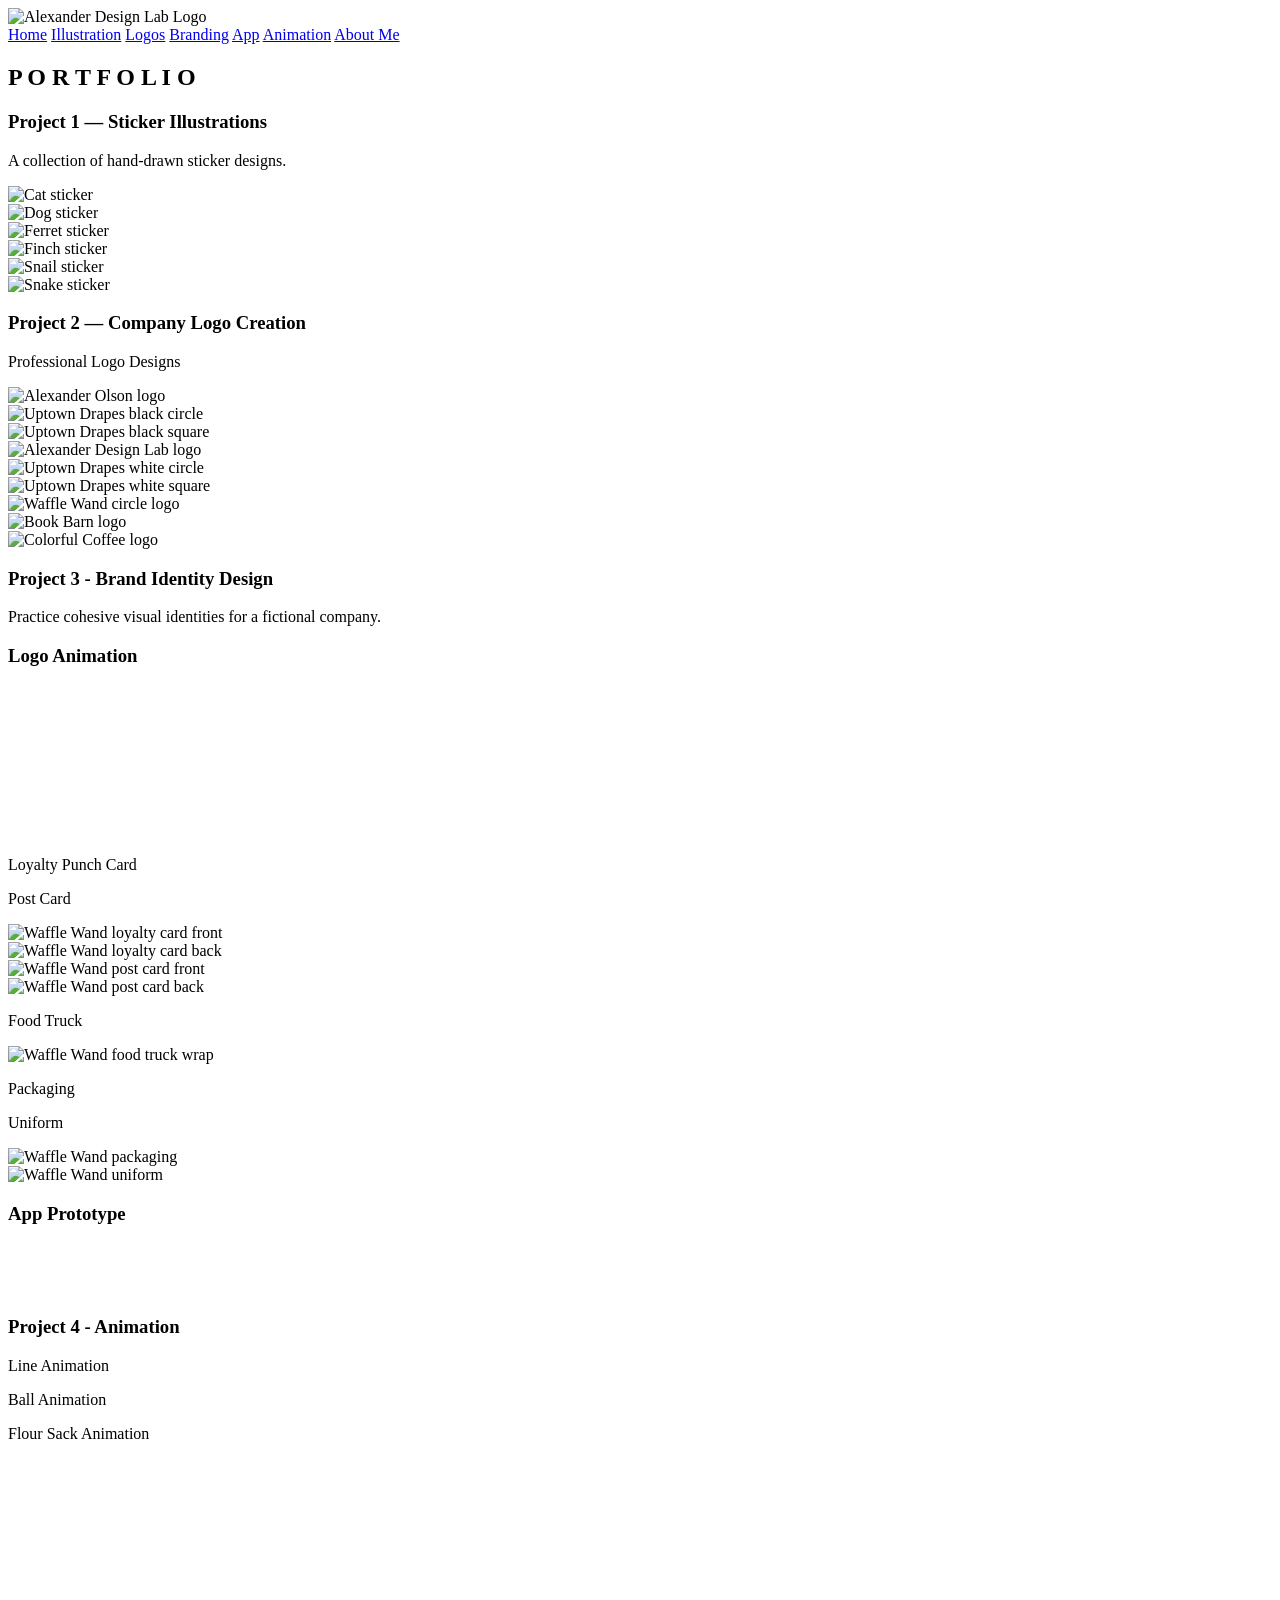
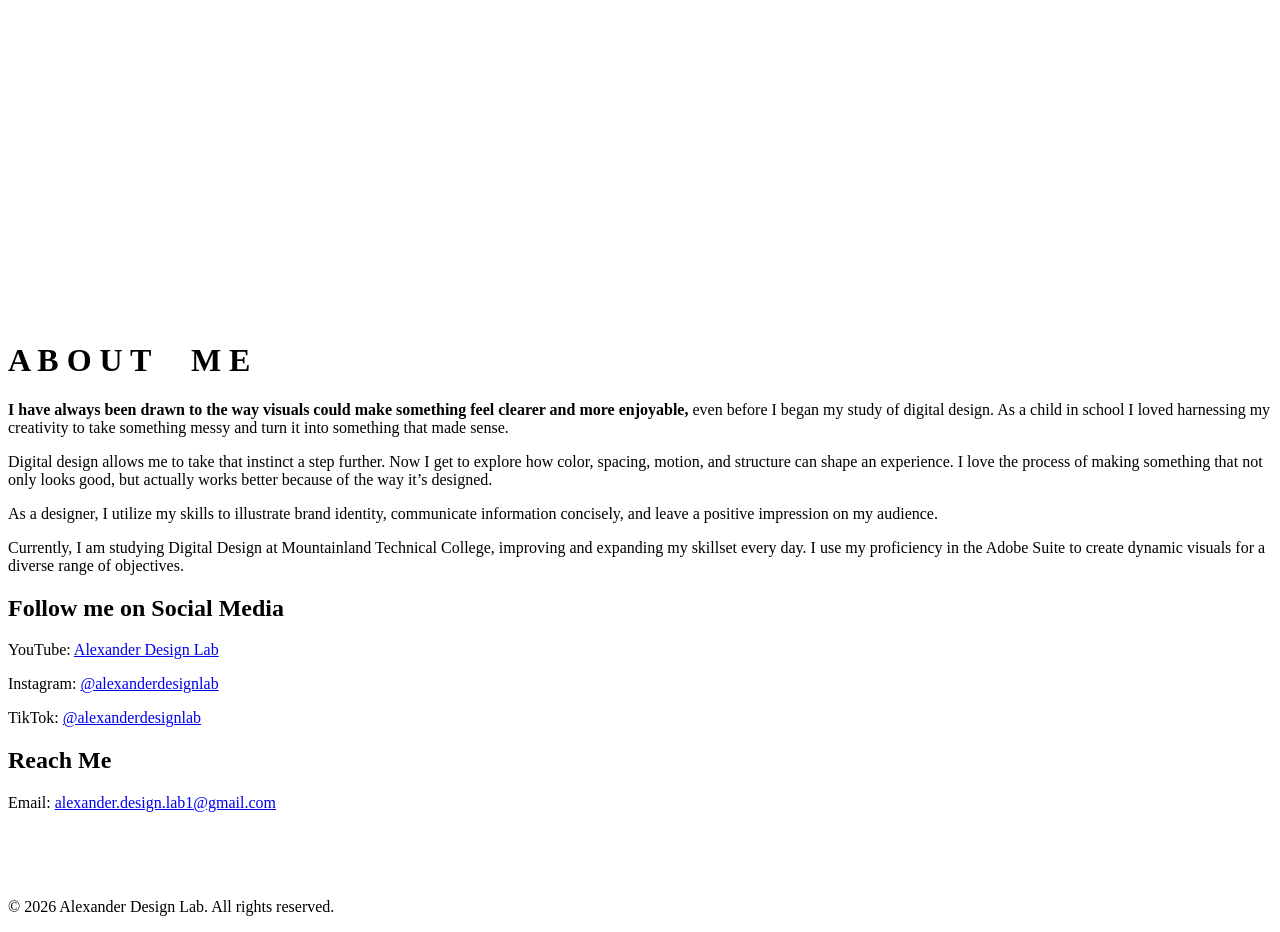
==== index.html @ 706d6489 "Add files via upload" ====
<!DOCTYPE html>
<html lang="en">
<script>
  document.addEventListener('contextmenu', event => event.preventDefault());
</script>
<head>
    <meta charset="UTF-8">
    <meta name="viewport" content="width=device-width, initial-scale=1.0">
    <title>Alexander Design Lab</title>
    <link rel="stylesheet" href="css/styles.css">
</head>

<script>
  document.addEventListener("contextmenu", function(e) {
    if (e.target.closest(".image-wrapper")) {
      e.preventDefault();
    }
  });

  document.addEventListener("touchstart", function(e) {
    if (e.target.closest(".image-wrapper")) {
      e.preventDefault();
    }
  }, { passive: false });
</script>

<body>

<header>
    <div class="site-branding">
        <!-- DO NOT PROTECT NAVIGATION IMAGES -->
        <img class="protected" src="images/businesses/alexander-design-lab/alexander-design-lab-logo.png" 
             alt="Alexander Design Lab Logo" width="500">
    </div>

<nav class="circle-nav">
  <div class="nav-circles">
        <a href="home-page.html" class="nav-circle home">Home</a>
        <a href="Illustrations.html" class="nav-circle illustration">Illustration</a>
        <a href="logo-designs.html" class="nav-circle logos">Logos</a>
        <a href="brand-identity.html" class="nav-circle branding">Branding</a>
        <a href="app-prototype.html" class="nav-circle app">App</a>
        <a href="animation.html" class="nav-circle animation">Animation</a>
        <a href="about-me.html" class="nav-circle about-me">About Me</a>
  </div>
</nav>

</header>

<main>

<!-- ============================================================
     PORTFOLIO
============================================================ -->
<section id="portfolio" class="section-with-border-1">

    <h1 class="text-effects">P O R T F O L I O</h1>


    <!-- ================= Sticker Illustrations ================= -->
    <article id="sticker-illustrations">
        <h3>Project 1 — Sticker Illustrations</h3>
        <p class="p-style-1">A collection of hand-drawn sticker designs.</p>

        <div class="media-grid--3col">

            <div class="image-wrapper hover-zoom">
                <img src="images/6-stickers/cat.png" alt="Cat sticker" class="protected-image">
                <div class="overlay"></div>
            </div>

            <div class="image-wrapper hover-zoom">
                <img src="images/6-stickers/dog.png" alt="Dog sticker" class="protected-image">
                <div class="overlay"></div>
            </div>

            <div class="image-wrapper hover-zoom">
                <img src="images/6-stickers/ferret.png" alt="Ferret sticker" class="protected-image">
                <div class="overlay"></div>
            </div>

            <div class="image-wrapper hover-zoom">
                <img src="images/6-stickers/finch.png" alt="Finch sticker" class="protected-image">
                <div class="overlay"></div>
            </div>

            <div class="image-wrapper hover-zoom">
                <img src="images/6-stickers/snail.png" alt="Snail sticker" class="protected-image">
                <div class="overlay"></div>
            </div>

            <div class="image-wrapper hover-zoom">
                <img src="images/6-stickers/snake.png" alt="Snake sticker" class="protected-image">
                <div class="overlay"></div>
            </div>

        </div>
    </article>


    <!-- ================= Logo Designs ================= -->
    <article id="logo-designs">
        <h3>Project 2 — Company Logo Creation</h3>
        <p class="p-style-1">Professional Logo Designs</p>

        <div class="media-grid--3col">

            <div class="image-wrapper hover-zoom">
                <img src="images/businesses/alexander-olson-logo/ao-logo.png" alt="Alexander Olson logo" class="protected-image">
                <div class="overlay"></div>
            </div>

            <div class="image-wrapper hover-zoom">
                <img src="images/businesses/uptown-drapes/uptown-drapes-final-black-circle-transparent.png" alt="Uptown Drapes black circle" class="protected-image">
                <div class="overlay"></div>
            </div>

            <div class="image-wrapper hover-zoom">
                <img src="images/businesses/uptown-drapes/uptown-drapes-black-square.png" alt="Uptown Drapes black square" class="protected-image">
                <div class="overlay"></div>
            </div>

            <div class="image-wrapper hover-zoom">
                <img src="images/businesses/alexander-design-lab/alexander-design-lab-logo.png" alt="Alexander Design Lab logo" class="protected-image">
                <div class="overlay"></div>
            </div>

            <div class="image-wrapper hover-zoom">
                <img src="images/businesses/uptown-drapes/uptown-drapes-final-white-circle.png" alt="Uptown Drapes white circle" class="protected-image">
                <div class="overlay"></div>
            </div>

            <div class="image-wrapper hover-zoom">
                <img src="images/businesses/uptown-drapes/uptown-drapes-white-square.png" alt="Uptown Drapes white square" class="protected-image">
                <div class="overlay"></div>
            </div>

            <div class="image-wrapper hover-zoom logo-xxl">
                <img src="images/businesses/waffle-wand/logos/final-waffle-wand-circle-logo.png" alt="Waffle Wand circle logo" class="protected-image">
                <div class="overlay"></div>
            </div>

            <div class="image-wrapper hover-zoom logo-xxl">
                <img src="images/businesses/book-barn/book-barn-logo.png" alt="Book Barn logo" class="protected-image">
                <div class="overlay"></div>
            </div>

            <div class="image-wrapper hover-zoom logo-xxl">
                <img src="images/businesses/colorful-coffee/colorful-coffee-logo.png" alt="Colorful Coffee logo" class="protected-image">
                <div class="overlay"></div>
            </div>

        </div>
    </article>

  <!-- ================= Brand Identity ================= -->
    <article id="brand-identity">
        <h3>Project 3 - Brand Identity Design</h3>
        <p class="p-style-1">Practice cohesive visual identities for a fictional company.</p>

        <div class="spacer"></div>

        <!-- Logo Animation -->
        <h3>Logo Animation</h3>
        <div class="centered-block">
            <video class="logo-anim-1" autoplay muted loop>
                <source src="images/Businesses/waffle-wand/logos/logo-animation-white-background.mp4" type="video/mp4">
            </video>
        </div>

        <!-- Loyalty + Postcard -->
        <div class="label-row--2col">
            <p class="p-style-5">Loyalty Punch Card</p>
            <p class="p-style-6">Post Card</p>
        </div>

        <div class="media-grid--4col">

            <div class="image-wrapper hover-zoom">
                <img src="images/businesses/waffle-wand/brand-dentity/waffle-wand-loyalty-card-front.png" alt="Waffle Wand loyalty card front" class="protected-image">
                <div class="overlay"></div>
            </div>

            <div class="image-wrapper hover-zoom">
                <img src="images/businesses/waffle-wand/brand-dentity/waffle-wand-loyalty-card-back.png" alt="Waffle Wand loyalty card back" class="protected-image">
                <div class="overlay"></div>
            </div>

            <div class="image-wrapper hover-zoom">
                <img src="images/businesses/waffle-wand/brand-dentity/waffle-wand-post-card-front.png" alt="Waffle Wand post card front" class="protected-image">
                <div class="overlay"></div>
            </div>

            <div class="image-wrapper hover-zoom">
                <img src="images/businesses/waffle-wand/brand-dentity/waffle-wand-post-card-back.png" alt="Waffle Wand post card back" class="protected-image">
                <div class="overlay"></div>
            </div>

        </div>

        <!-- Food Truck -->
        <div class="centered-block">
            <p class="p-style-5">Food Truck</p>
        </div>

        <div class="centered-block">
            <div class="image-wrapper hover-zoom">
                <img src="images/businesses/waffle-wand/brand-dentity/food-truck-wrap.png" 
                     alt="Waffle Wand food truck wrap" class="protected-image logo-anim-1">
                <div class="overlay"></div>
            </div>
        </div>

        <div class="spacer"></div>

        <!-- Packaging + Uniform -->
        <div class="label-row--2col">
            <p class="p-style-5">Packaging</p>
            <p class="p-style-6">Uniform</p>
        </div>

        <div class="media-grid--2col">

            <div class="image-wrapper hover-zoom">
                <img src="images/businesses/waffle-wand/brand-dentity/waffle-wand-packaging.png" 
                     alt="Waffle Wand packaging" class="protected-image">
                <div class="overlay"></div>
            </div>

            <div class="image-wrapper hover-zoom">
                <img src="images/businesses/waffle-wand/brand-dentity/waffle-wand-uniform.png" 
                     alt="Waffle Wand uniform" class="protected-image">
                <div class="overlay"></div>
            </div>

        </div>

        <!-- App Prototype -->
        <div class="centered-block">
            <h3>App Prototype</h3>
        </div>

        <div class="swipe-gallery">

            <div class="swipe-item">
                <div class="image-wrapper hover-zoom">
                    <img src="img1.jpg" alt="" class="protected-image">
                    <div class="overlay"></div>
                </div>
            </div>

            <div class="swipe-item">
                <div class="image-wrapper hover-zoom">
                    <img src="img2.jpg" alt="" class="protected-image">
                    <div class="overlay"></div>
                </div>
            </div>

            <div class="swipe-item">
                <div class="image-wrapper hover-zoom">
                    <img src="img3.jpg" alt="" class="protected-image">
                    <div class="overlay"></div>
                </div>
            </div>

        </div>
    </article>

 <!-- ================= Animation ================= -->
    <article id="animation">
        <div class="centered-block">
            <h3>Project 4 - Animation</h3>
        </div>

        <div class="spacer"></div>

        <!-- Labels -->
        <div class="label-row--3col">
            <p class="p-style-2">Line Animation</p>
            <p class="p-style-1">Ball Animation</p>
            <p class="p-style-4">Flour Sack Animation</p>
        </div>

        <!-- Videos (DO NOT WRAP) -->
        <div class="video-row">
            <div class="video-landscape">
                <video src="images/animation/line-animation.mp4" autoplay loop muted class="raise"></video>
            </div>

            <div class="video-landscape">
                <video src="images/animation/ball-animation.mp4" autoplay loop muted class="lower"></video>
            </div>

            <div class="video-floursack">
                <video src="images/animation/alexander-flour-sack-animation.mp4" autoplay loop muted></video>
            </div>
        </div>
    </article>

</section>

<!-- ============================================================
     ABOUT ME
============================================================ -->
<h1 id="about-me" class="text-effects">A B O U T   M E</h1>


<div class="two-column">

    <!-- About -->
    <section id="about" class="section-with-border-3">
        <div class="about-text">
            <p class="p-style-2"><strong>I have always been drawn to the way visuals could make something feel clearer and more enjoyable,</strong> even before I began my study of digital design. As a child in school I loved harnessing my creativity to take something messy and turn it into something that made sense.</p>

            <p class="p-style-2">Digital design allows me to take that instinct a step further. Now I get to explore how color, spacing, motion, and structure can shape an experience. I love the process of making something that not only looks good, but actually works better because of the way it’s designed.</p>

            <p class="p-style-2">As a designer, I utilize my skills to illustrate brand identity, communicate information concisely, and leave a positive impression on my audience.</p>

            <p class="p-style-2">Currently, I am studying Digital Design at Mountainland Technical College, improving and expanding my skillset every day. I use my proficiency in the Adobe Suite to create dynamic visuals for a diverse range of objectives.</p>
        </div>
    </section>

    <!-- Find Me -->
    <div class="right-column">
        <section id="find-me" class="section-with-border-2">
            <h2>Follow me on Social Media</h2>
            <p class="p-style-2">YouTube: <a href="https://www.youtube.com/@alexanderdesignlab">Alexander Design Lab</a></p>
            <p class="p-style-2">Instagram: <a href="https://www.instagram.com/alexanderdesignlab/">@alexanderdesignlab</a></p>
            <p class="p-style-2">TikTok: <a href="https://www.tiktok.com/@alexanderdesignlab">@alexanderdesignlab</a></p>

            <h2>Reach Me</h2>
            <p class="p-style-2">Email: <a href="mailto:alexander.design.lab1@gmail.com">alexander.design.lab1@gmail.com</a></p>
        </section>

        <div class="media-grid--mini">

            <div class="image-wrapper hover-zoom">
                <img src="img1.jpg" alt="" class="protected-image">
                <div class="overlay"></div>
            </div>

            <div class="image-wrapper hover-zoom">
                <img src="img2.jpg" alt="" class="protected-image">
                <div class="overlay"></div>
            </div>

            <div class="image-wrapper hover-zoom">
                <img src="img3.jpg" alt="" class="protected-image">
                <div class="overlay"></div>
            </div>

        </div>
    </div>

</div>

</main>


<footer>
    <p class="p-style-3">&copy; 2026 Alexander Design Lab. All rights reserved.</p>
</footer>

</body>
</html>
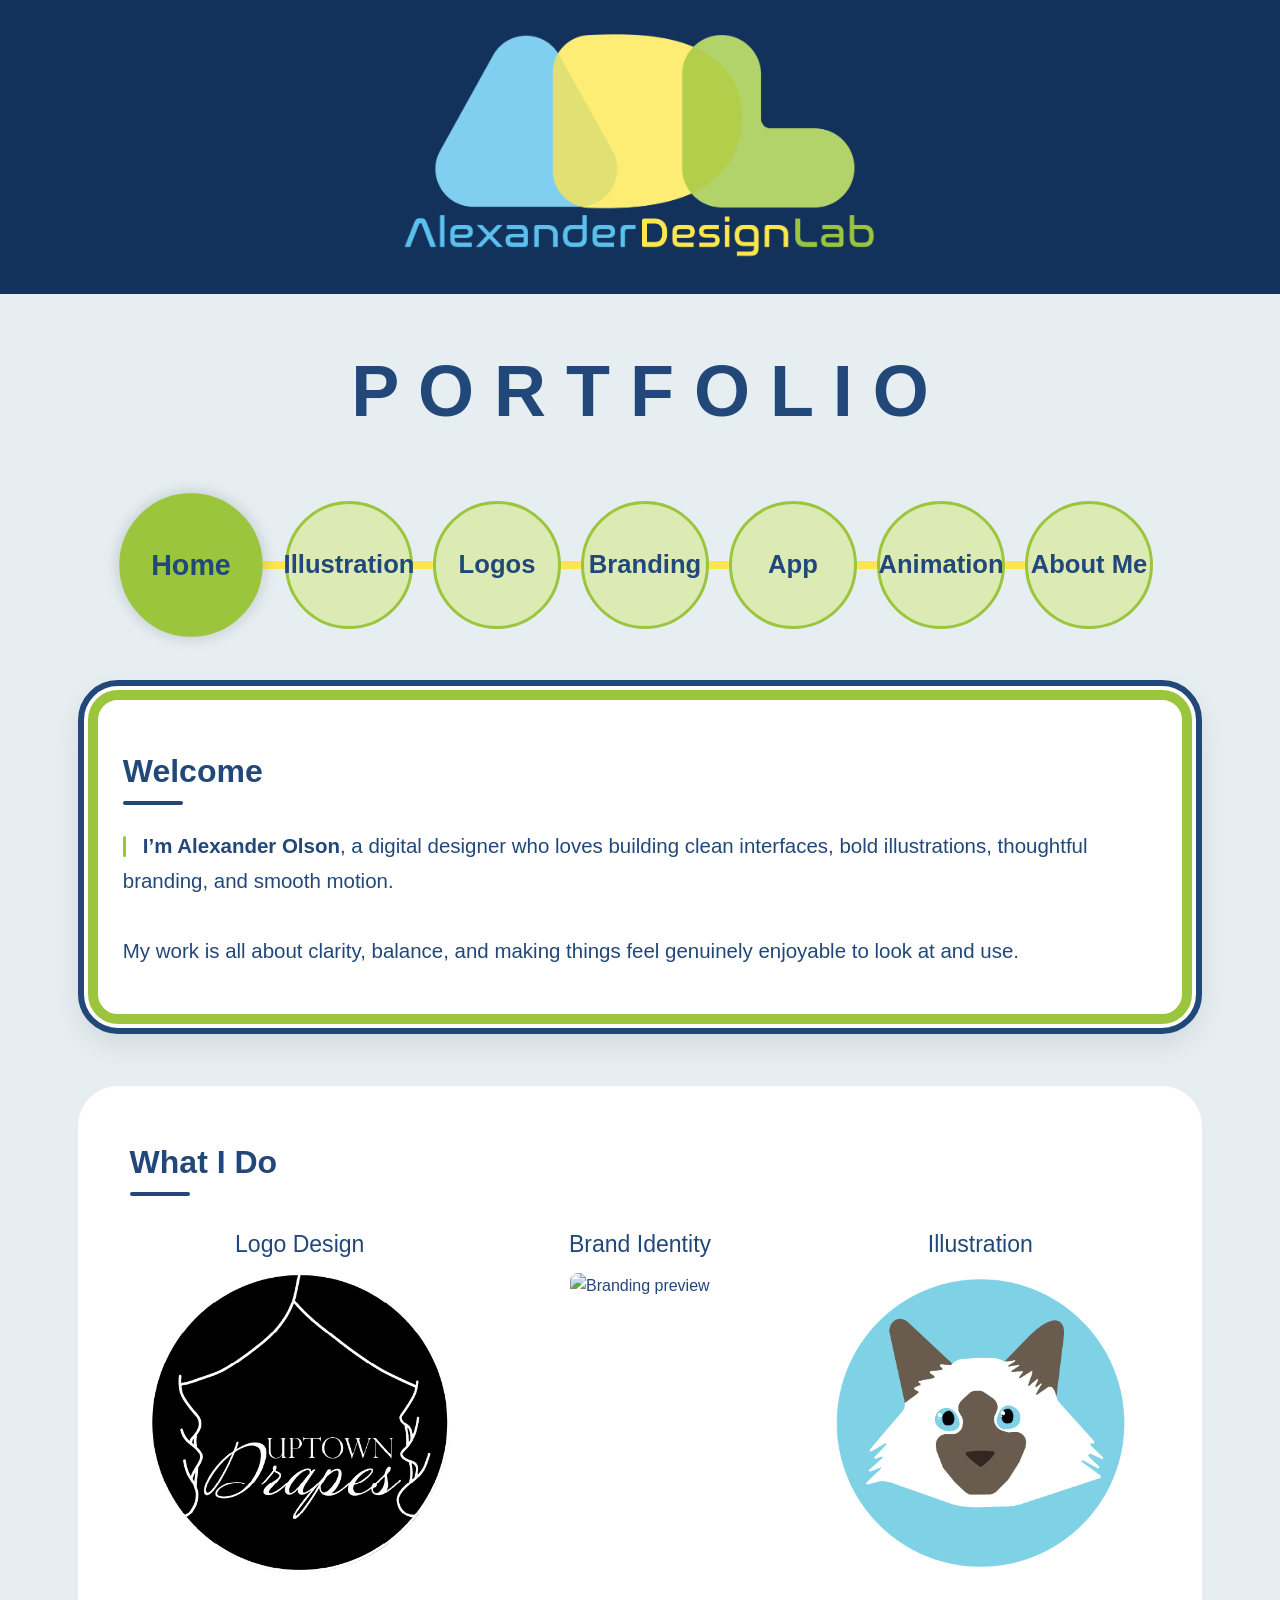
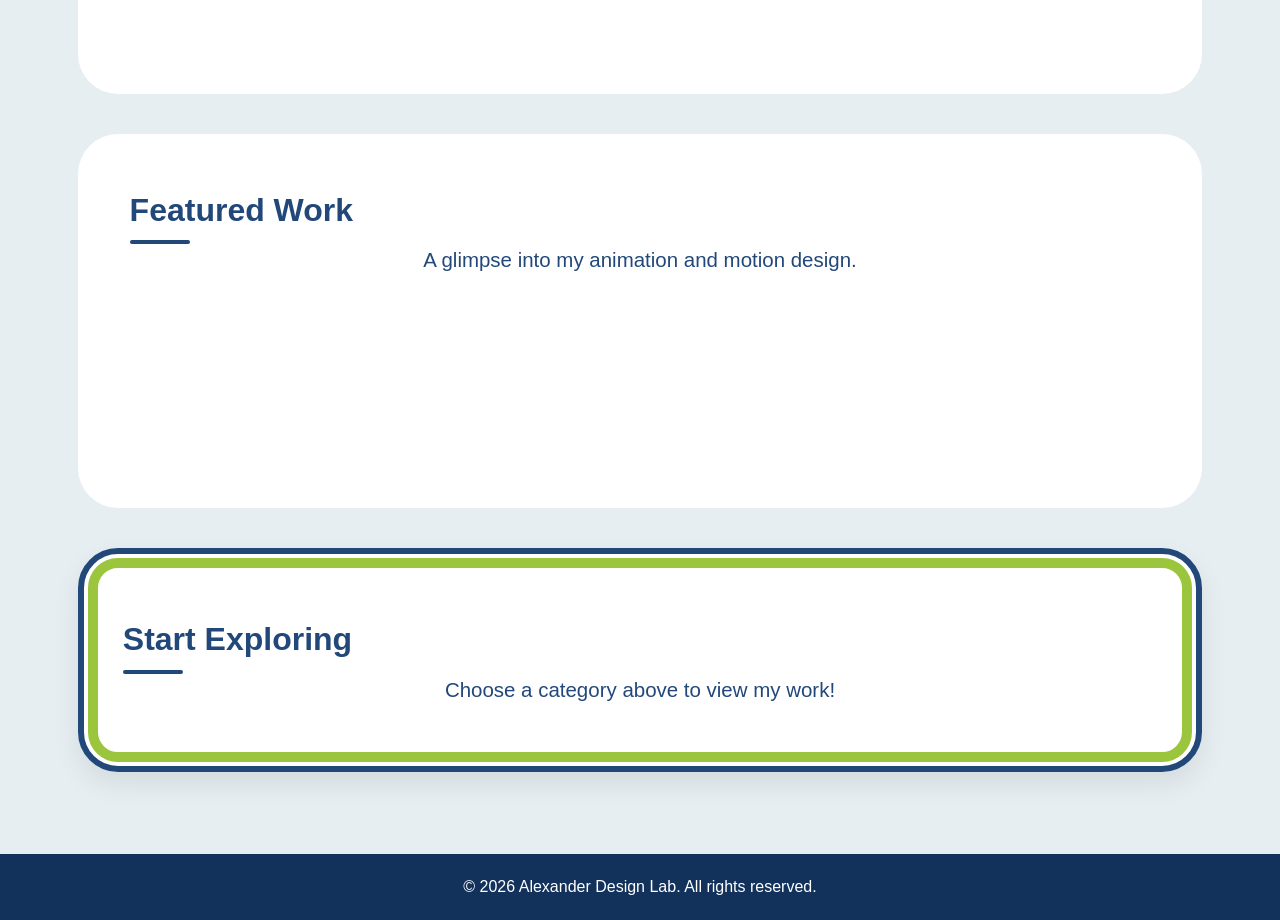
==== commit 7ca7c5fb: "Update nav links across all pages" ====
--- a/index.html
+++ b/index.html
@@ -1,15 +1,119 @@
 <!DOCTYPE html>
 <html lang="en">
-<script>
-  document.addEventListener('contextmenu', event => event.preventDefault());
-</script>
 <head>
-    <meta charset="UTF-8">
-    <meta name="viewport" content="width=device-width, initial-scale=1.0">
-    <title>Alexander Design Lab</title>
-    <link rel="stylesheet" href="css/styles.css">
+  <meta charset="UTF-8">
+  <title>Alexander Design Lab</title>
+  <link rel="stylesheet" href="css/base.css">
+  <link rel="stylesheet" href="css/components.css">
+  <link rel="stylesheet" href="css/pages.css">
 </head>
 
+<body class="page-home">
+
+<header>
+  <div class="site-branding">
+    <img src="images/businesses/alexander-design-lab/alexander-design-lab-logo.png" 
+         alt="Alexander Design Lab Logo" width="500">
+  </div>
+</header>
+
+<main>
+
+  <h1 class="text-effects portfolio-title">P O R T F O L I O</h1>
+
+  <nav class="circle-nav">
+    <div class="nav-circles">
+        <a href="index.html" class="nav-circle home">Home</a>
+        <a href="illustrations.html" class="nav-circle illustration">Illustration</a>
+        <a href="logo-designs.html" class="nav-circle logos">Logos</a>
+        <a href="brand-identity.html" class="nav-circle branding">Branding</a>
+        <a href="temporary-app-page.html" class="nav-circle app">App</a>
+        <a href="animation.html" class="nav-circle animation">Animation</a>
+        <a href="about-me.html" class="nav-circle about-me">About Me</a>
+    </div>
+  </nav>
+
+<!-- INTRO SECTION -->
+<section class="section-with-border-1 home-intro">
+  <h2>Welcome</h2>
+<p class="home-intro-text about-first-line">
+  <span class="first-line-bold"><strong>I’m Alexander Olson</strong>, a digital designer who loves building clean interfaces, bold illustrations, thoughtful branding, and smooth motion.</span>
+  <br class="intro-break">
+  <br class="intro-break">  
+  My work is all about clarity, balance, and making things feel genuinely enjoyable to look at and use.
+</p>
+
+</section>
+
+<!-- WHAT I DO -->
+<section class="section-with-border-2 home-what-i-do">
+  <h2>What I Do</h2>
+
+<div class="media-grid--3col">
+
+  <!-- 1. LOGO DESIGN -->
+  <div class="media-item">
+    <p class="media-caption">Logo Design</p>
+    <div class="image-wrapper hover-zoom">
+      <img src="images/businesses/uptown-drapes/uptown-drapes-final-black-circle-transparent.png" 
+           alt="Uptown Drapes black circle logo" class="protected-image">
+      <div class="watermark"></div>
+      <div class="overlay"></div>
+    </div>
+  </div>
+
+  <!-- 2. BRAND IDENTITY -->
+  <div class="media-item">
+    <p class="media-caption">Brand Identity</p>
+    <div class="image-wrapper hover-zoom">
+      <img src="images/businesses/waffle-wand/brand-identity/waffle-wand-packaging.png" 
+           alt="Branding preview" class="protected-image">
+      <div class="watermark"></div>
+      <div class="overlay"></div>
+    </div>
+  </div>
+
+  <!-- 3. ILLUSTRATION -->
+  <div class="media-item">
+    <p class="media-caption">Illustration</p>
+    <div class="image-wrapper hover-zoom">
+      <img src="images/6-stickers/cat.png" alt="Illustration preview" class="protected-image">
+      <div class="watermark"></div>
+      <div class="overlay"></div>
+    </div>
+  </div>
+
+</div>
+
+</section>
+
+<!-- FEATURED WORK -->
+<section class="section-with-border-3 home-featured">
+  <h2>Featured Work</h2>
+  <p class="p-style-1">A glimpse into my animation and motion design.</p>
+
+  <div class="centered-block image-wrapper">
+    <video class="featured-flour-sack" autoplay muted loop>
+      <source src="images/animation/flour-sack-animation.mp4" type="video/mp4">
+    </video>
+    <div class="watermark"></div>
+    <div class="overlay"></div>
+  </div>
+</section>
+
+  <!-- EXPLORE -->
+  <section class="section-with-border-1 home-explore">
+    <h2>Start Exploring</h2>
+    <p class="p-style-1">Choose a category above to view my work!</p>
+  </section>
+
+</main>
+
+<footer>
+  <p class="p-style-3">&copy; 2026 Alexander Design Lab. All rights reserved.</p>
+</footer>
+
+<!-- IMAGE PROTECTION SCRIPTS -->
 <script>
   document.addEventListener("contextmenu", function(e) {
     if (e.target.closest(".image-wrapper")) {
@@ -24,342 +128,5 @@
   }, { passive: false });
 </script>
 
-<body>
-
-<header>
-    <div class="site-branding">
-        <!-- DO NOT PROTECT NAVIGATION IMAGES -->
-        <img class="protected" src="images/businesses/alexander-design-lab/alexander-design-lab-logo.png" 
-             alt="Alexander Design Lab Logo" width="500">
-    </div>
-
-<nav class="circle-nav">
-  <div class="nav-circles">
-        <a href="home-page.html" class="nav-circle home">Home</a>
-        <a href="Illustrations.html" class="nav-circle illustration">Illustration</a>
-        <a href="logo-designs.html" class="nav-circle logos">Logos</a>
-        <a href="brand-identity.html" class="nav-circle branding">Branding</a>
-        <a href="app-prototype.html" class="nav-circle app">App</a>
-        <a href="animation.html" class="nav-circle animation">Animation</a>
-        <a href="about-me.html" class="nav-circle about-me">About Me</a>
-  </div>
-</nav>
-
-</header>
-
-<main>
-
-<!-- ============================================================
-     PORTFOLIO
-============================================================ -->
-<section id="portfolio" class="section-with-border-1">
-
-    <h1 class="text-effects">P O R T F O L I O</h1>
-
-
-    <!-- ================= Sticker Illustrations ================= -->
-    <article id="sticker-illustrations">
-        <h3>Project 1 — Sticker Illustrations</h3>
-        <p class="p-style-1">A collection of hand-drawn sticker designs.</p>
-
-        <div class="media-grid--3col">
-
-            <div class="image-wrapper hover-zoom">
-                <img src="images/6-stickers/cat.png" alt="Cat sticker" class="protected-image">
-                <div class="overlay"></div>
-            </div>
-
-            <div class="image-wrapper hover-zoom">
-                <img src="images/6-stickers/dog.png" alt="Dog sticker" class="protected-image">
-                <div class="overlay"></div>
-            </div>
-
-            <div class="image-wrapper hover-zoom">
-                <img src="images/6-stickers/ferret.png" alt="Ferret sticker" class="protected-image">
-                <div class="overlay"></div>
-            </div>
-
-            <div class="image-wrapper hover-zoom">
-                <img src="images/6-stickers/finch.png" alt="Finch sticker" class="protected-image">
-                <div class="overlay"></div>
-            </div>
-
-            <div class="image-wrapper hover-zoom">
-                <img src="images/6-stickers/snail.png" alt="Snail sticker" class="protected-image">
-                <div class="overlay"></div>
-            </div>
-
-            <div class="image-wrapper hover-zoom">
-                <img src="images/6-stickers/snake.png" alt="Snake sticker" class="protected-image">
-                <div class="overlay"></div>
-            </div>
-
-        </div>
-    </article>
-
-
-    <!-- ================= Logo Designs ================= -->
-    <article id="logo-designs">
-        <h3>Project 2 — Company Logo Creation</h3>
-        <p class="p-style-1">Professional Logo Designs</p>
-
-        <div class="media-grid--3col">
-
-            <div class="image-wrapper hover-zoom">
-                <img src="images/businesses/alexander-olson-logo/ao-logo.png" alt="Alexander Olson logo" class="protected-image">
-                <div class="overlay"></div>
-            </div>
-
-            <div class="image-wrapper hover-zoom">
-                <img src="images/businesses/uptown-drapes/uptown-drapes-final-black-circle-transparent.png" alt="Uptown Drapes black circle" class="protected-image">
-                <div class="overlay"></div>
-            </div>
-
-            <div class="image-wrapper hover-zoom">
-                <img src="images/businesses/uptown-drapes/uptown-drapes-black-square.png" alt="Uptown Drapes black square" class="protected-image">
-                <div class="overlay"></div>
-            </div>
-
-            <div class="image-wrapper hover-zoom">
-                <img src="images/businesses/alexander-design-lab/alexander-design-lab-logo.png" alt="Alexander Design Lab logo" class="protected-image">
-                <div class="overlay"></div>
-            </div>
-
-            <div class="image-wrapper hover-zoom">
-                <img src="images/businesses/uptown-drapes/uptown-drapes-final-white-circle.png" alt="Uptown Drapes white circle" class="protected-image">
-                <div class="overlay"></div>
-            </div>
-
-            <div class="image-wrapper hover-zoom">
-                <img src="images/businesses/uptown-drapes/uptown-drapes-white-square.png" alt="Uptown Drapes white square" class="protected-image">
-                <div class="overlay"></div>
-            </div>
-
-            <div class="image-wrapper hover-zoom logo-xxl">
-                <img src="images/businesses/waffle-wand/logos/final-waffle-wand-circle-logo.png" alt="Waffle Wand circle logo" class="protected-image">
-                <div class="overlay"></div>
-            </div>
-
-            <div class="image-wrapper hover-zoom logo-xxl">
-                <img src="images/businesses/book-barn/book-barn-logo.png" alt="Book Barn logo" class="protected-image">
-                <div class="overlay"></div>
-            </div>
-
-            <div class="image-wrapper hover-zoom logo-xxl">
-                <img src="images/businesses/colorful-coffee/colorful-coffee-logo.png" alt="Colorful Coffee logo" class="protected-image">
-                <div class="overlay"></div>
-            </div>
-
-        </div>
-    </article>
-
-  <!-- ================= Brand Identity ================= -->
-    <article id="brand-identity">
-        <h3>Project 3 - Brand Identity Design</h3>
-        <p class="p-style-1">Practice cohesive visual identities for a fictional company.</p>
-
-        <div class="spacer"></div>
-
-        <!-- Logo Animation -->
-        <h3>Logo Animation</h3>
-        <div class="centered-block">
-            <video class="logo-anim-1" autoplay muted loop>
-                <source src="images/Businesses/waffle-wand/logos/logo-animation-white-background.mp4" type="video/mp4">
-            </video>
-        </div>
-
-        <!-- Loyalty + Postcard -->
-        <div class="label-row--2col">
-            <p class="p-style-5">Loyalty Punch Card</p>
-            <p class="p-style-6">Post Card</p>
-        </div>
-
-        <div class="media-grid--4col">
-
-            <div class="image-wrapper hover-zoom">
-                <img src="images/businesses/waffle-wand/brand-dentity/waffle-wand-loyalty-card-front.png" alt="Waffle Wand loyalty card front" class="protected-image">
-                <div class="overlay"></div>
-            </div>
-
-            <div class="image-wrapper hover-zoom">
-                <img src="images/businesses/waffle-wand/brand-dentity/waffle-wand-loyalty-card-back.png" alt="Waffle Wand loyalty card back" class="protected-image">
-                <div class="overlay"></div>
-            </div>
-
-            <div class="image-wrapper hover-zoom">
-                <img src="images/businesses/waffle-wand/brand-dentity/waffle-wand-post-card-front.png" alt="Waffle Wand post card front" class="protected-image">
-                <div class="overlay"></div>
-            </div>
-
-            <div class="image-wrapper hover-zoom">
-                <img src="images/businesses/waffle-wand/brand-dentity/waffle-wand-post-card-back.png" alt="Waffle Wand post card back" class="protected-image">
-                <div class="overlay"></div>
-            </div>
-
-        </div>
-
-        <!-- Food Truck -->
-        <div class="centered-block">
-            <p class="p-style-5">Food Truck</p>
-        </div>
-
-        <div class="centered-block">
-            <div class="image-wrapper hover-zoom">
-                <img src="images/businesses/waffle-wand/brand-dentity/food-truck-wrap.png" 
-                     alt="Waffle Wand food truck wrap" class="protected-image logo-anim-1">
-                <div class="overlay"></div>
-            </div>
-        </div>
-
-        <div class="spacer"></div>
-
-        <!-- Packaging + Uniform -->
-        <div class="label-row--2col">
-            <p class="p-style-5">Packaging</p>
-            <p class="p-style-6">Uniform</p>
-        </div>
-
-        <div class="media-grid--2col">
-
-            <div class="image-wrapper hover-zoom">
-                <img src="images/businesses/waffle-wand/brand-dentity/waffle-wand-packaging.png" 
-                     alt="Waffle Wand packaging" class="protected-image">
-                <div class="overlay"></div>
-            </div>
-
-            <div class="image-wrapper hover-zoom">
-                <img src="images/businesses/waffle-wand/brand-dentity/waffle-wand-uniform.png" 
-                     alt="Waffle Wand uniform" class="protected-image">
-                <div class="overlay"></div>
-            </div>
-
-        </div>
-
-        <!-- App Prototype -->
-        <div class="centered-block">
-            <h3>App Prototype</h3>
-        </div>
-
-        <div class="swipe-gallery">
-
-            <div class="swipe-item">
-                <div class="image-wrapper hover-zoom">
-                    <img src="img1.jpg" alt="" class="protected-image">
-                    <div class="overlay"></div>
-                </div>
-            </div>
-
-            <div class="swipe-item">
-                <div class="image-wrapper hover-zoom">
-                    <img src="img2.jpg" alt="" class="protected-image">
-                    <div class="overlay"></div>
-                </div>
-            </div>
-
-            <div class="swipe-item">
-                <div class="image-wrapper hover-zoom">
-                    <img src="img3.jpg" alt="" class="protected-image">
-                    <div class="overlay"></div>
-                </div>
-            </div>
-
-        </div>
-    </article>
-
- <!-- ================= Animation ================= -->
-    <article id="animation">
-        <div class="centered-block">
-            <h3>Project 4 - Animation</h3>
-        </div>
-
-        <div class="spacer"></div>
-
-        <!-- Labels -->
-        <div class="label-row--3col">
-            <p class="p-style-2">Line Animation</p>
-            <p class="p-style-1">Ball Animation</p>
-            <p class="p-style-4">Flour Sack Animation</p>
-        </div>
-
-        <!-- Videos (DO NOT WRAP) -->
-        <div class="video-row">
-            <div class="video-landscape">
-                <video src="images/animation/line-animation.mp4" autoplay loop muted class="raise"></video>
-            </div>
-
-            <div class="video-landscape">
-                <video src="images/animation/ball-animation.mp4" autoplay loop muted class="lower"></video>
-            </div>
-
-            <div class="video-floursack">
-                <video src="images/animation/alexander-flour-sack-animation.mp4" autoplay loop muted></video>
-            </div>
-        </div>
-    </article>
-
-</section>
-
-<!-- ============================================================
-     ABOUT ME
-============================================================ -->
-<h1 id="about-me" class="text-effects">A B O U T   M E</h1>
-
-
-<div class="two-column">
-
-    <!-- About -->
-    <section id="about" class="section-with-border-3">
-        <div class="about-text">
-            <p class="p-style-2"><strong>I have always been drawn to the way visuals could make something feel clearer and more enjoyable,</strong> even before I began my study of digital design. As a child in school I loved harnessing my creativity to take something messy and turn it into something that made sense.</p>
-
-            <p class="p-style-2">Digital design allows me to take that instinct a step further. Now I get to explore how color, spacing, motion, and structure can shape an experience. I love the process of making something that not only looks good, but actually works better because of the way it’s designed.</p>
-
-            <p class="p-style-2">As a designer, I utilize my skills to illustrate brand identity, communicate information concisely, and leave a positive impression on my audience.</p>
-
-            <p class="p-style-2">Currently, I am studying Digital Design at Mountainland Technical College, improving and expanding my skillset every day. I use my proficiency in the Adobe Suite to create dynamic visuals for a diverse range of objectives.</p>
-        </div>
-    </section>
-
-    <!-- Find Me -->
-    <div class="right-column">
-        <section id="find-me" class="section-with-border-2">
-            <h2>Follow me on Social Media</h2>
-            <p class="p-style-2">YouTube: <a href="https://www.youtube.com/@alexanderdesignlab">Alexander Design Lab</a></p>
-            <p class="p-style-2">Instagram: <a href="https://www.instagram.com/alexanderdesignlab/">@alexanderdesignlab</a></p>
-            <p class="p-style-2">TikTok: <a href="https://www.tiktok.com/@alexanderdesignlab">@alexanderdesignlab</a></p>
-
-            <h2>Reach Me</h2>
-            <p class="p-style-2">Email: <a href="mailto:alexander.design.lab1@gmail.com">alexander.design.lab1@gmail.com</a></p>
-        </section>
-
-        <div class="media-grid--mini">
-
-            <div class="image-wrapper hover-zoom">
-                <img src="img1.jpg" alt="" class="protected-image">
-                <div class="overlay"></div>
-            </div>
-
-            <div class="image-wrapper hover-zoom">
-                <img src="img2.jpg" alt="" class="protected-image">
-                <div class="overlay"></div>
-            </div>
-
-            <div class="image-wrapper hover-zoom">
-                <img src="img3.jpg" alt="" class="protected-image">
-                <div class="overlay"></div>
-            </div>
-
-        </div>
-    </div>
-
-</div>
-
-</main>
-
-
-<footer>
-    <p class="p-style-3">&copy; 2026 Alexander Design Lab. All rights reserved.</p>
-</footer>
-
 </body>
 </html>
--- a/css/base.css
+++ b/css/base.css
@@ -0,0 +1,201 @@
+/* ============================================================
+   RESET
+============================================================ */
+* {
+  margin: 0;
+  padding: 0;
+  box-sizing: border-box;
+}
+
+/* ============================================================
+   VARIABLES
+============================================================ */
+:root {
+  --dark-blue: #22487A;
+  --accent-yellow: #FDE74C;
+  --accent-lime: #9BC53D;
+
+  --page-bg: #e6eef2;
+  --text-main: #22487A;
+  --header-bg: #12325c;
+}
+
+/* ============================================================
+   BASE LAYOUT
+============================================================ */
+html {
+  overflow-y: scroll;
+}
+
+html,
+body {
+  height: 100%;
+}
+
+body {
+  font-family: Arial, sans-serif;
+  background: var(--page-bg);
+  color: var(--text-main);
+  line-height: 1.6;
+
+  min-height: 100vh;
+  display: flex;
+  flex-direction: column;
+}
+
+main,
+footer {
+  max-width: 1536px;
+  margin: 0 auto;
+  padding-inline: clamp(16px, 3vw, 40px);
+}
+
+main {
+  flex: 1 0 auto;
+}
+
+footer {
+  flex-shrink: 0;
+}
+
+/* Prevent header from collapsing */
+body > header {
+  flex-shrink: 0;
+}
+
+/* Stretch the section that wraps <main> */
+body > section {
+  flex: 1;
+  display: flex;
+  flex-direction: column;
+}
+
+/* Let main grow inside the section */
+body > section > main {
+  flex: 1;
+}
+
+/* Simple centered paragraph style */
+.p-style-1 {
+  text-align: center;
+  width: 100%;
+  margin: 0 auto;
+}
+
+/* ============================================================
+   TYPOGRAPHY
+============================================================ */
+h1 {
+  font-size: clamp(40px, 6vw, 72px);
+  font-weight: bold;
+  color: var(--dark-blue);
+  margin: -30px 0 20px 0;
+  text-align: center;
+}
+
+h2 {
+  font-size: clamp(22px, 3vw, 32px);
+  position: relative;
+  padding-bottom: 8px;
+}
+
+h2::after {
+  content: "";
+  position: absolute;
+  left: 0;
+  bottom: 0;
+  width: 60px;
+  height: 4px;
+  background: var(--dark-blue);
+  border-radius: 2px;
+}
+
+h3 {
+  font-size: clamp(28px, 4vw, 40px);
+  font-weight: bold;
+  color: var(--dark-blue);
+  text-align: center;
+}
+
+/* ============================================================
+   SECTIONS
+============================================================ */
+section {
+  border-radius: 40px;
+  padding: clamp(30px, 4vw, 60px);
+  background-color: #fff;
+  margin-block: clamp(20px, 4vw, 60px);
+}
+
+.section-with-border-1 {
+  background: #ffffff;
+  border-radius: 40px;
+  padding: clamp(40px, 5vw, 60px);
+  margin-block: clamp(40px, 6vw, 80px);
+  box-shadow: 0 12px 28px rgba(0, 0, 0, 0.08);
+  border: 6px solid var(--dark-blue);
+  outline: 10px solid var(--accent-lime);
+  outline-offset: -20px;
+  max-width: 1536px;
+  margin: clamp(20px, 4vw, 60px) auto;
+  padding-inline: clamp(16px, 3vw, 40px);
+}
+
+/* Shared margin tweak for bordered sections */
+.section-with-border-1,
+.section-with-border-2,
+.section-with-border-3 {
+  margin: 40px clamp(10px, 4vw, 40px);
+}
+
+/* ============================================================
+   MEDIA GRIDS
+============================================================ */
+.media-grid--2col,
+.media-grid--3col,
+.media-grid--4col {
+  display: grid;
+  justify-items: center;
+  align-items: center;
+  margin: 20px auto;
+  padding: 10px;
+  gap: 20px;
+}
+
+.media-grid--2col {
+  grid-template-columns: repeat(2, 1fr);
+}
+
+.media-grid--3col {
+  grid-template-columns: repeat(3, 1fr);
+}
+
+.media-grid--4col {
+  grid-template-columns: repeat(4, 1fr);
+}
+
+.media-grid--2col img,
+.media-grid--3col img,
+.media-grid--4col img {
+  width: 100%;
+  height: auto;
+  border-radius: 8px;
+}
+
+/* ============================================================
+   RESPONSIVE
+============================================================ */
+@media (max-width: 700px) {
+  .media-grid--3col,
+  .media-grid--4col {
+    grid-template-columns: repeat(2, 1fr);
+  }
+}
+
+@media (max-width: 500px) {
+  .media-grid--2col,
+  .media-grid--3col,
+  .media-grid--4col {
+    grid-template-columns: 1fr;
+  }
+}
--- a/css/components.css
+++ b/css/components.css
@@ -0,0 +1,503 @@
+/* ============================================================
+   HEADER — GLOBAL + SUBPAGE
+============================================================ */
+header {
+  width: 100%;
+  padding-inline: 0;
+}
+
+/* Subpage header: 3‑zone layout */
+body:not(.page-home) header {
+  background-color: var(--header-bg);
+  display: flex;
+  flex-direction: row;
+  align-items: center;
+  justify-content: space-between;
+  padding: 6px clamp(16px, 3vw, 40px);
+}
+
+.header-left {
+  flex: 0.7;
+  display: flex;
+  align-items: center;
+  min-width: 140px;
+}
+
+.header-center {
+  flex: 2;
+  display: flex;
+  justify-content: center;
+  align-items: center;
+}
+
+.header-right {
+  flex: 0.7;
+  display: flex;
+  justify-content: flex-end;
+  align-items: center;
+  gap: 12px;
+}
+
+/* Logo sizes */
+body:not(.page-home) .site-branding img {
+  height: clamp(70px, 10vw, 110px);
+  width: auto;
+}
+
+.header-ao-logo {
+  width: clamp(70px, 10vw, 110px);
+  height: clamp(70px, 10vw, 110px);
+  border-radius: 50%;
+  overflow: hidden;
+}
+
+.header-ao-logo img {
+  width: 100%;
+  height: 100%;
+  object-fit: contain;
+}
+
+.header-right .header-name {
+  color: #ffffff !important;
+}
+
+.intro-break {
+  line-height: 1.8; /* creates the vertical space */
+}
+
+.spacer{
+  height: 24px;
+}
+
+.about-text p {
+  position: relative;
+  text-indent: 20px; /* indent the first line */
+  margin: 0;
+  line-height: 1.6;
+}
+
+/* vertical line on the first line only */
+.about-text p::before {
+  content: "";
+  position: absolute;
+  left: 0;
+  top: 0.35em; /* aligns with first line */
+  width: 3px; /* thickness of the line */
+  height: 1em; /* only the first line */
+  background-color: #9BC53D; /* your green */
+  border-radius: 2px;
+}
+
+.section-label {
+  color: var(--accent-yellow);
+  font-size: 0.75rem;
+  letter-spacing: 0.1em;
+  text-transform: uppercase;
+  margin-bottom: 0.5rem;
+  display: inline-block;
+}
+
+/* ============================
+   HOME PAGE — IDENTITY + NAV
+============================ */
+
+.page-home .home-hero {
+  display: flex;
+  flex-direction: column;
+  align-items: center;
+  justify-content: center;
+  padding: clamp(40px, 8vw, 100px) 20px;
+  text-align: center;
+  background: linear-gradient(
+    to bottom right,
+    var(--header-bg),
+    var(--dark-blue)
+  );
+  border-radius: 16px;
+  max-width: 1100px;
+  margin: 0 auto;
+}
+
+.page-home .home-intro {
+  margin-bottom: clamp(30px, 4vw, 60px);
+}
+
+.page-home .home-title {
+  font-size: clamp(32px, 5vw, 60px);
+  color: var(--accent-yellow);
+  margin-bottom: 10px;
+  font-weight: 700;
+}
+
+.page-home .home-tagline {
+  font-size: clamp(16px, 1.4vw, 22px);
+  color: var(--page-bg);
+  max-width: 600px;
+  line-height: 1.6;
+  opacity: 0.9;
+}
+
+/* ============================================================
+   NAVIGATION — CIRCLE NAV
+============================================================ */
+.circle-nav {
+  width: 100%;
+  display: flex;
+  justify-content: center;
+  margin: clamp(30px, 4vw, 60px) 0;
+}
+
+.nav-circles {
+  position: relative;
+  display: flex;
+  justify-content: space-between;
+  align-items: center;
+  width: min(70%, 720px);
+  margin: 0 auto;
+}
+
+/* Yellow line */
+.nav-circles::before {
+  content: "";
+  position: absolute;
+  top: 50%;
+  left: 0;
+  width: 100%;
+  height: 4px;
+  background: var(--accent-yellow);
+  transform: translateY(-50%);
+  z-index: 1;
+  border-radius: 2px;
+}
+
+/* Subpage circles */
+.nav-circle {
+  position: relative;
+  z-index: 2;
+  display: flex;
+  justify-content: center;
+  align-items: center;
+  text-decoration: none;
+  font-weight: bold;
+  color: var(--dark-blue);
+
+  width: clamp(52px, 4.5vw, 72px);
+  height: clamp(52px, 4.5vw, 72px);
+  font-size: clamp(7px, 0.9vw, 11px);
+
+  border-radius: 50%;
+  border: 3px solid var(--accent-lime);
+  background-color: #DCEBB4;
+
+  transition: transform 0.25s ease, background-color 0.25s ease;
+}
+
+.nav-circle:hover {
+  transform: scale(1.12);
+  background-color: var(--accent-lime);
+}
+
+/* Make HOME larger than the other nav circles (base) */
+.nav-circle.home {
+  transform: scale(1.25);
+  font-weight: 700;
+  margin-right: 10px;
+}
+
+/* Active page */
+.page-illustration .nav-circle.illustration,
+.page-logos        .nav-circle.logos,
+.page-branding     .nav-circle.branding,
+.page-home         .nav-circle.home,
+.page-app          .nav-circle.app,
+.page-animation    .nav-circle.animation,
+.page-about-me     .nav-circle.about-me {
+  pointer-events: none;
+  transform: scale(1.12);
+  background-color: var(--accent-lime);
+  border-width: 4px;
+  box-shadow: 0 0 14px rgba(0, 0, 0, 0.18);
+}
+
+body:not(.page-home) .nav-circle.home:hover {
+  transform: scale(1.35);
+}
+
+/* ============================================================
+   MEDIA ITEM + CAPTION
+============================================================ */
+.media-item {
+  display: flex;
+  flex-direction: column;
+  gap: 10px;
+  width: 100%;
+  max-width: 900px;
+  margin: 0 auto 40px;
+}
+
+.media-caption {
+  font-size: clamp(14px, 1.2vw, 18px);
+  color: var(--dark-blue);
+  text-align: center;
+  font-weight: 300;
+}
+
+.home-what-i-do .media-caption {
+  font-size: clamp(18px, 1.8vw, 24px);
+  font-weight: 500;
+}
+
+/* Larger category labels (used on Branding page too) */
+.branding-section-title {
+  font-size: clamp(20px, 2.4vw, 28px);
+  font-weight: 700;
+  text-align: center;
+  color: var(--dark-blue);
+  margin-bottom: 10px;
+}
+
+/* Ensure media items inside grids don’t clip overlays */
+.media-item,
+.media-grid--2col > .media-item,
+.media-grid--3col > .media-item {
+  overflow: visible;
+}
+
+/* ============================================================
+   IMAGE WRAPPER + WATERMARK
+============================================================ */
+.image-wrapper {
+  position: relative;
+  width: 100%;
+  overflow: visible;
+  display: block;
+}
+
+.image-wrapper img {
+  will-change: transform;
+  transform: translateZ(0);
+}
+
+.protected-image {
+  width: 100%;
+  height: auto;
+  display: block;
+  pointer-events: none;
+}
+
+.overlay {
+  position: absolute;
+  inset: 0;
+  background: transparent;
+  pointer-events: auto; /* blocks right-click + drag */
+}
+
+.watermark {
+  position: absolute;
+  inset: 0;
+  background-image: url("images/watermark/your-watermark.png");
+  background-repeat: repeat;
+  background-size: 60%;
+  opacity: 0;
+  pointer-events: none;
+  mix-blend-mode: multiply;
+  transform: rotate(38deg);
+  background-position: 67% 67%;
+  transition: opacity 0.3s ease;
+}
+
+/* Watermark becomes visible when captured/printed */
+@media print {
+  .watermark {
+    opacity: 0.72;
+  }
+}
+
+.image-wrapper:hover .watermark {
+  opacity: 0.05;
+}
+
+.image-wrapper.hover-zoom img {
+  transition: transform 0.3s ease;
+  will-change: transform;
+  transform: translateZ(0);
+}
+
+.image-wrapper.hover-zoom:hover img {
+  transform: scale(1.07);
+}
+
+.watermark,
+.overlay {
+  pointer-events: none;
+  will-change: opacity;
+}
+
+.home-what-i-do .image-wrapper {
+  height: 300px; /* bigger shared box */
+  display: flex;
+  align-items: center;
+  justify-content: center;
+}
+
+.home-what-i-do .image-wrapper img {
+  height: 100%;
+  width: auto;
+  object-fit: contain;
+}
+
+.coming-soon-wrapper {
+  display: flex;
+  flex-direction: column;
+  align-items: center;
+  justify-content: center;
+  padding: 80px 0;
+  text-align: center;
+}
+
+.coming-soon-image {
+  max-width: 260px;
+  width: 100%;
+  margin-bottom: 20px;
+}
+
+.coming-soon-text {
+  font-size: clamp(20px, 2vw, 26px);
+  font-weight: 400;
+  color: var(--text-primary);
+}
+
+/* ============================================================
+   FOOTER
+============================================================ */
+footer {
+  width: 100%;
+  margin: 0;
+  padding: 20px 0;
+  background-color: var(--header-bg);
+  color: #fff;
+  text-align: center;
+}
+
+/* ============================================================
+   ANIMATION CAROUSEL — GROUPED SLIDES, CROSSFADE
+============================================================ */
+
+/* Outer container */
+.animation-carousel {
+  width: 100%;
+  max-width: 1200px;
+  margin: 0 auto;
+  display: flex;
+  flex-direction: column;
+  align-items: center;
+  gap: 16px;
+}
+
+/* Fixed-height stage to prevent page jump */
+.carousel-stage {
+  position: relative;
+  width: 100%;
+  max-width: 1200px;
+  min-height: 600px; /* adjust if you want taller/shorter */
+  display: flex;
+  align-items: center;
+  justify-content: center;
+  overflow: visible;
+}
+
+/* Each slide: caption above video, stacked, crossfading */
+.carousel-slide {
+  position: absolute;
+  inset: 0;
+  display: flex;
+  flex-direction: column;
+  align-items: center;
+  justify-content: flex-start;
+  gap: 10px;
+  padding: 10px 0;
+
+  opacity: 0;
+  pointer-events: none;
+  transition: opacity 0.4s ease;
+}
+
+.carousel-slide.active {
+  opacity: 1;
+  pointer-events: auto;
+}
+
+/* Caption above video */
+.carousel-caption {
+  font-size: clamp(16px, 1.4vw, 20px);
+  color: var(--dark-blue);
+  text-align: center;
+  font-weight: 500;
+}
+
+/* Video styling */
+.carousel-video {
+  width: 400px;
+  max-width: 1000px;
+  max-height: 600px;
+  object-fit: contain;
+  border-radius: 10px; 
+}
+
+
+/* Controls */
+.carousel-controls {
+  display: flex;
+  gap: 20px;
+  justify-content: center;
+  align-items: center;
+}
+
+.carousel-btn {
+  background: var(--dark-blue);
+  color: #ffffff;
+  border: none;
+  padding: 8px 16px;
+  font-size: 24px;
+  border-radius: 6px;
+  cursor: pointer;
+  transition: background 0.2s ease, transform 0.15s ease;
+}
+
+.carousel-btn:hover {
+  background: #1a3a63;
+  transform: translateY(-1px);
+}
+
+.carousel-video.flour-sack {
+  max-width: 900px !important;
+  height: auto !important;
+  width: auto !important
+}
+
+.carousel-video.lower {
+  transform: translate(-50%, 20px);
+}
+
+.carousel-video.raise-small {
+  transform: translate(0, -20px);
+}
+
+.carousel-video.raise-med {
+  transform: translate(0, -50px);
+}
+
+.carousel-video {
+  position: relative;
+  z-index: 1;
+}
+
+.carousel-caption {
+  position: relative;
+  z-index: 5;
+}
+
+.carousel-controls {
+  position: relative;
+  z-index: 10;
+}
--- a/css/pages.css
+++ b/css/pages.css
@@ -0,0 +1,358 @@
+/* ============================================================
+   HOME PAGE HEADER
+============================================================ */
+.page-home header {
+  background-color: var(--header-bg);
+  position: sticky;
+  top: 0;
+  z-index: 5;
+  padding-block: 20px;
+  text-align: center;
+}
+
+.page-home .site-branding img {
+  max-width: 100%;
+  height: auto;
+}
+
+/* ============================================================
+   HOME PAGE NAV
+============================================================ */
+.page-home .circle-nav {
+  width: 100%;
+  display: flex;
+  justify-content: center;
+}
+
+.page-home .nav-circles {
+  display: flex;
+  gap: 20px;
+  justify-content: center;
+  align-items: center;
+  width: max-content;
+  margin: 0 auto;
+}
+
+/* Home page circle sizes */
+.page-home .nav-circle {
+  width: clamp(120px, 10vw, 180px);
+  height: clamp(120px, 10vw, 180px);
+  font-size: clamp(18px, 2vw, 28px);
+}
+
+/* Thicker line on home */
+.page-home .nav-circles::before {
+  height: 8px;
+  border-radius: 4px;
+}
+
+/* Slightly reduced scale for active home circle on home page */
+.page-home .nav-circle.home {
+  transform: scale(1.12) !important;
+}
+
+/* ============================================================
+   HOME PAGE LAYOUT
+============================================================ */
+.page-home h1 {
+  margin-top: 40px;
+}
+
+.page-home main {
+  padding-bottom: 42px;
+}
+
+/* Home footer sits naturally at bottom */
+.page-home footer {
+  position: static;
+  margin-top: auto;
+}
+
+.home-featured p,
+.home-explore p {
+  font-size: clamp(18px, 1.6vw, 24px);
+  font-weight: 400;
+}
+
+.home-intro-text {
+  margin-top: 24px;
+  font-size: clamp(18px, 1.6vw, 22px);
+}
+
+/* ============================================================
+   BRANDING PAGE MEDIA
+============================================================ */
+
+/* Keep all branding images and videos proportional */
+.page-branding img,
+.page-branding video {
+  width: 100%;
+  height: auto;
+  object-fit: contain;
+  display: block;
+}
+
+/* Restore consistent wrapper sizing */
+.page-branding .image-wrapper,
+.page-branding .video-wrapper {
+  width: 100%;
+  max-width: 900px;
+  margin: 0 auto 40px;
+}
+
+/* If Branding uses a grid, restore clean columns */
+.page-branding .media-grid--2col,
+.page-branding .media-grid--3col,
+.page-branding .media-grid--4col {
+  align-items: start;
+}
+
+.page-branding .media-grid--2col img,
+.page-branding .media-grid--3col img,
+.page-branding .media-grid--4col img,
+.page-branding .media-grid--2col video,
+.page-branding .media-grid--3col video,
+.page-branding .media-grid--4col video {
+  width: 100%;
+  height: auto;
+  object-fit: contain;
+}
+
+/* Half-size logo video on Branding page */
+.branding-logo-video {
+  max-width: 450px;
+  margin: 0 auto 40px;
+}
+
+.branding-logo-video video,
+.branding-logo-video img {
+  width: 100%;
+  height: auto;
+  object-fit: contain;
+}
+
+.featured-flour-sack {
+  display: block;
+  margin: 0 auto;
+  max-width: 360px;
+  width: 100%;
+  height: auto;
+  border-radius: 12px;
+}
+
+
+/* ============================================================
+   ABOUT PAGE LAYOUT
+============================================================ */
+:root {
+  --dark-blue: #22487A;
+  --accent-yellow: #FDE74C;
+  --accent-lime: #9BC53D;
+
+  --page-bg: #e6eef2;
+  --text-main: #22487A;
+  --header-bg: #12325c;
+}
+
+/* PAGE WRAPPER */
+.about-wrapper {
+  background: var(--page-bg);
+  color: var(--text-main);
+  padding: 3rem 1.5rem 4rem;
+  font-family: system-ui, sans-serif;
+  max-width: 1200px;
+  margin: auto;
+}
+
+/* MAIN TWO-COLUMN LAYOUT */
+.about-columns {
+  display: grid;
+  grid-template-columns: 2fr 1fr;
+  gap: 3rem;
+  margin-top: 3rem;
+}
+
+/* LEFT COLUMN */
+.about-block {
+  margin-bottom: 2.5rem;
+}
+
+.about-block h2 {
+  font-size: 1.4rem;
+  margin-bottom: 1rem;
+  color: var(--dark-blue);
+}
+
+/* Vertical line on first line */
+.about-block p {
+  position: relative;
+  text-indent: 20px;
+  line-height: 1.7;
+  margin-bottom: 1.25rem;
+}
+
+.about-block p::before {
+  content: "";
+  position: absolute;
+  left: 0;
+  top: 0.35em;
+  width: 3px;
+  height: 1em;
+  background-color: var(--accent-lime);
+  border-radius: 2px;
+}
+
+/* RIGHT COLUMN CARDS */
+.about-card {
+  background: white;
+  border-left: 6px solid var(--accent-lime);
+  padding: 1.5rem;
+  border-radius: 12px;
+  box-shadow: 0 4px 10px rgba(0,0,0,0.06);
+}
+
+.about-card p strong {
+  font-weight: 700;
+}
+
+.about-card h3 {
+  margin-bottom: 1rem;
+  font-size: 1.1rem;
+  color: var(--dark-blue);
+  text-transform: uppercase;
+  letter-spacing: 0.05em;
+}
+
+.about-card ul {
+  padding-left: 1.2rem;
+}
+
+.about-card li {
+  margin-bottom: 0.6rem;
+  line-height: 1.5;
+}
+
+.about-block {
+  background: white;
+  padding: 1.5rem 1.75rem;
+  border-radius: 12px;
+  border-left: 6px solid var(--accent-lime);
+  box-shadow: 0 4px 10px rgba(0,0,0,0.05);
+  margin-bottom: 2rem;
+}
+
+.about-block h2 {
+  color: var(--accent-lime);
+  font-size: 1.3rem;
+  margin-bottom: 0.75rem;
+}
+
+.about-columns {
+  gap: 2rem;
+}
+
+.about-left {
+  max-width: 620px;
+}
+
+.about-right {
+  background: rgba(255,255,255,0.6);
+  padding: 1.5rem;
+  border-radius: 12px;
+  backdrop-filter: blur(4px);
+}
+
+/* RESPONSIVE */
+@media (max-width: 900px) {
+  .about-hero {
+    grid-template-columns: 1fr;
+  }
+
+  .about-columns {
+    grid-template-columns: 1fr;
+  }
+}
+
+.about-first-line {
+  position: relative;
+  text-indent: 20px;
+  line-height: 1.7;
+}
+
+.about-first-line::before {
+  content: "";
+  position: absolute;
+  left: 0;
+  top: 0.35em;
+  width: 3px;
+  height: 1em;
+  background-color: var(--accent-lime);
+  border-radius: 2px;
+}
+
+/* Prevent the bolded first sentence from wrapping weirdly */
+.first-line-bold {
+  display: inline;
+  white-space: normal;
+}
+
+/* ============================
+   ABOUT — HERO SECTION (centered)
+============================ */
+
+.about-hero {
+  display: grid;
+  grid-template-columns: 1fr 1fr;   /* balanced columns */
+  gap: 1.5rem;
+  padding: 1.8rem 2rem;             /* your original spacing */
+  border-radius: 16px;
+  color: white;
+
+  background: linear-gradient(
+    to bottom right,
+    var(--header-bg),
+    var(--dark-blue)
+  );
+}
+
+/* Center the intro card */
+.about-hero-text {
+  display: flex;
+  flex-direction: column;
+  justify-content: center;          /* vertical centering */
+  align-items: center;              /* horizontal centering */
+  text-align: center;
+
+  margin: 0 auto;                   /* centers the card in its grid column */
+  max-width: 480px;
+
+  background: rgba(255,255,255,0.25);
+  padding: 1.5rem 2rem;
+  border-radius: 12px;
+  backdrop-filter: blur(4px);
+  border-left: 6px solid var(--accent-lime);
+}
+
+.about-hero-text p {
+  font-size: 1.15rem;
+  line-height: 1.7;
+}
+
+/* Center the photo */
+.about-hero-photo {
+  margin: 0 auto;                   /* centers the photo block */
+  max-width: 260px;
+  aspect-ratio: 4 / 5;
+  border-radius: 12px;
+  overflow: hidden;
+}
+
+.about-hero-photo img {
+  width: 100%;
+  height: 100%;
+  object-fit: cover;
+}
+
+.about-hero h1 {
+  color: var(--accent-yellow);
+}
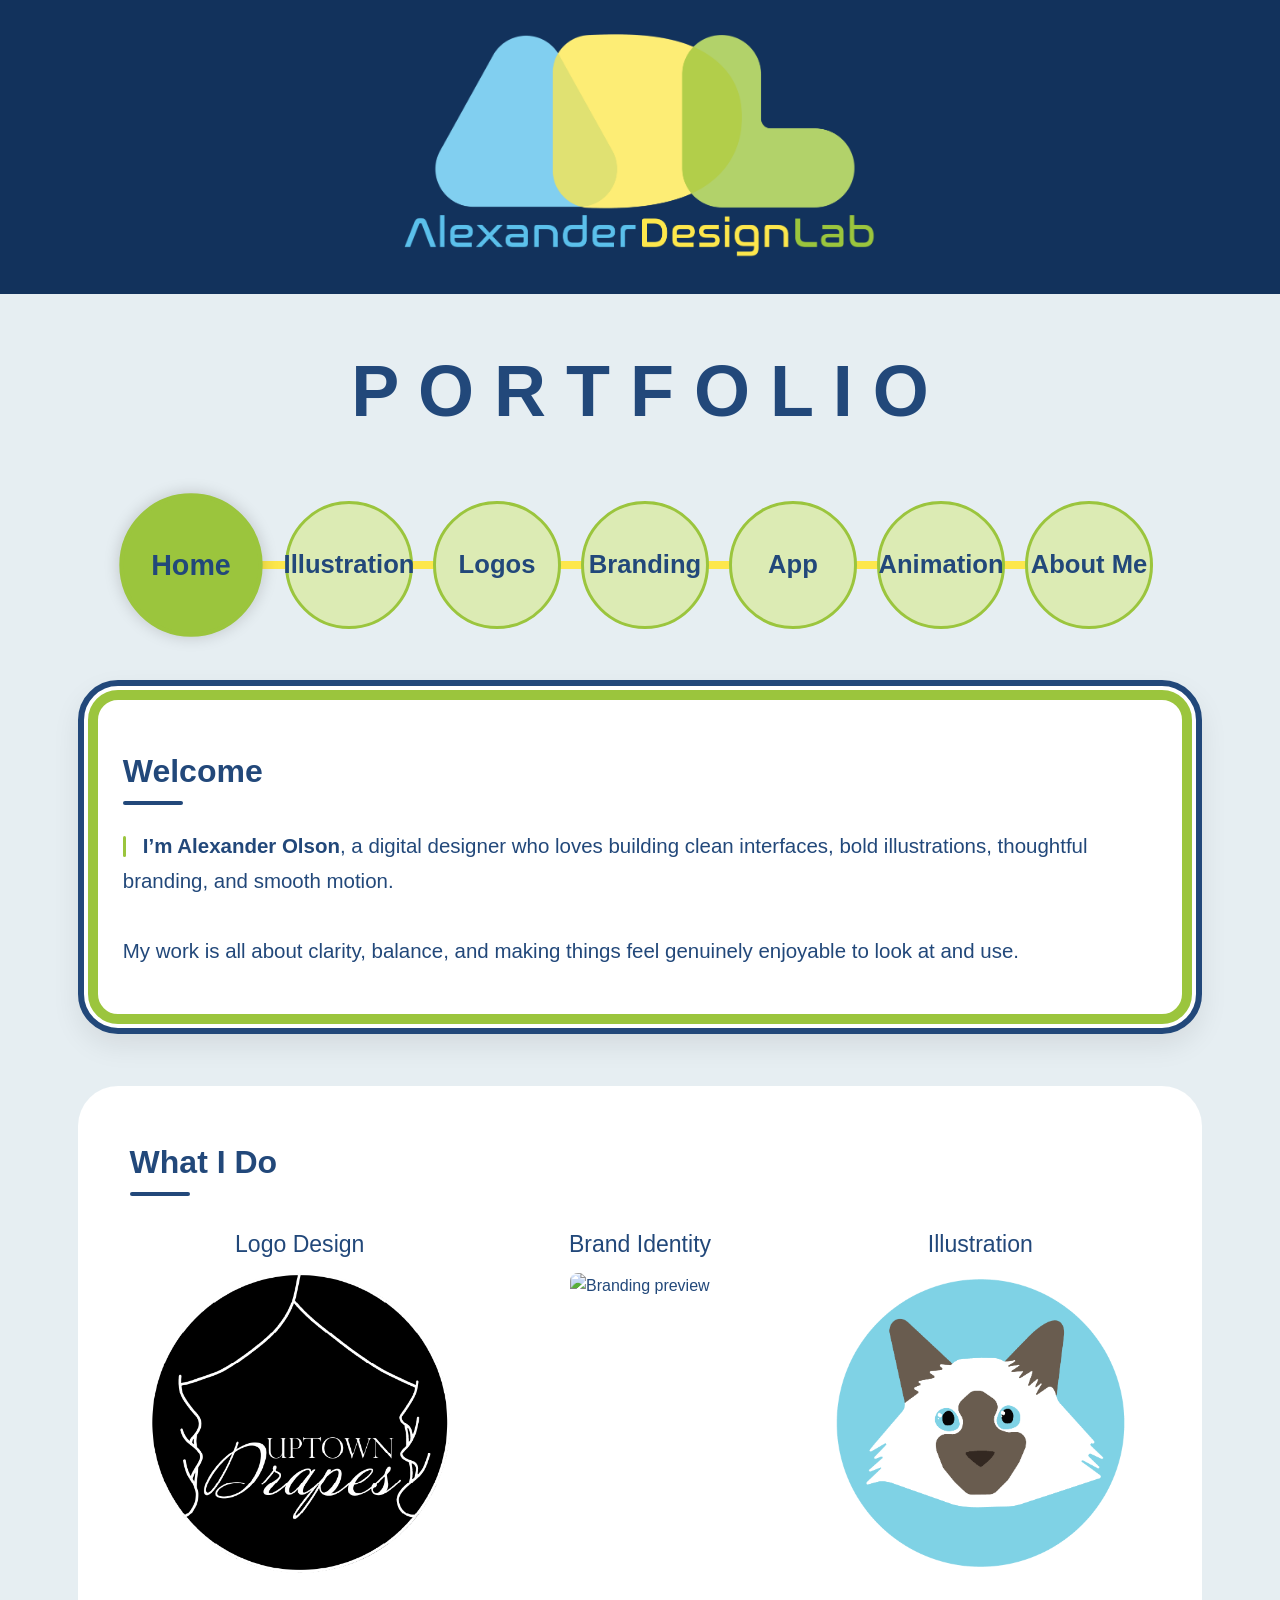
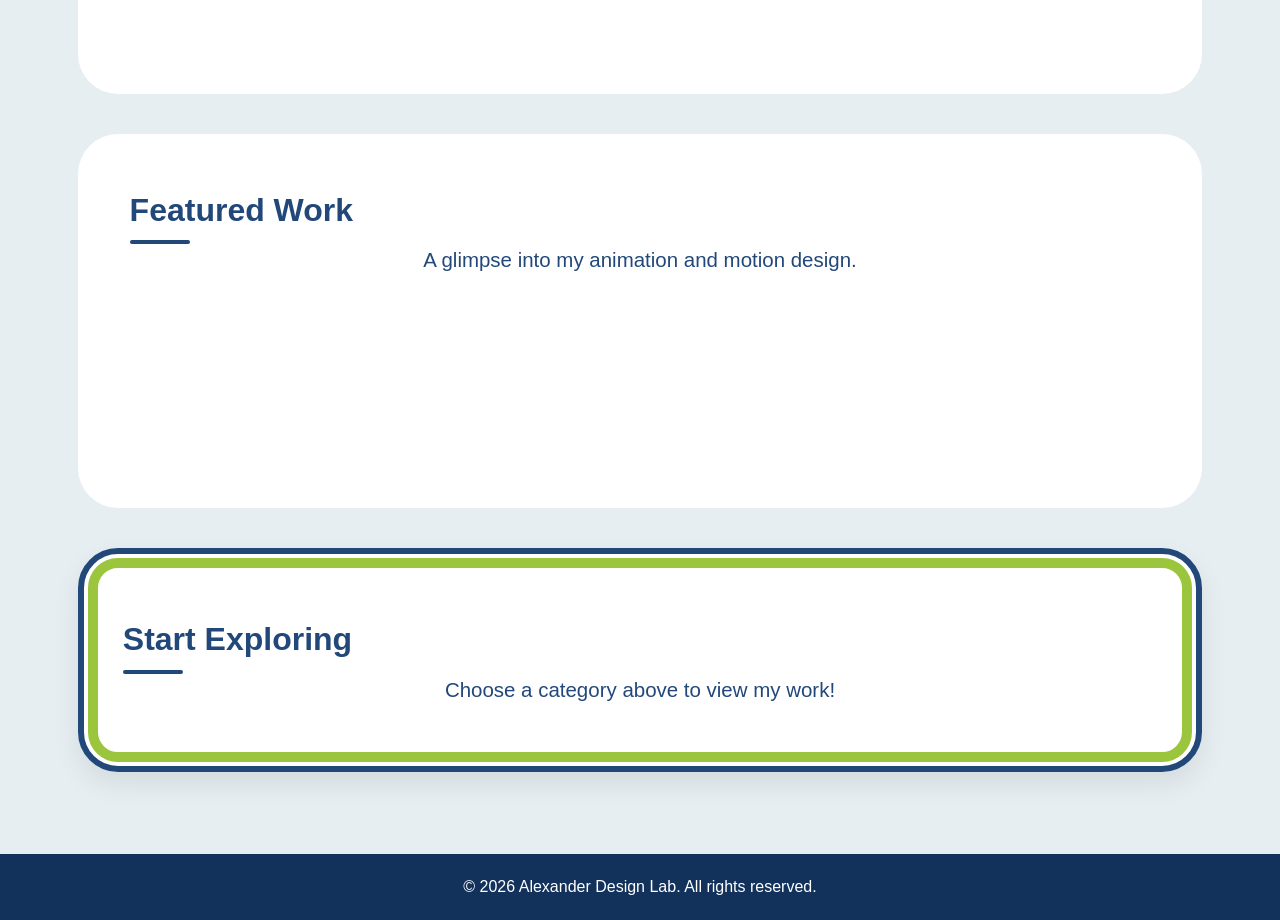
==== commit e1b522b0: "." ====
--- a/index.html
+++ b/index.html
@@ -13,7 +13,7 @@
 <header>
   <div class="site-branding">
     <img src="images/businesses/alexander-design-lab/alexander-design-lab-logo.png" 
-         alt="Alexander Design Lab Logo" width="500">
+         alt="Alexander Design Lab Logo" width="500" loading="lazy">
   </div>
 </header>
 
@@ -56,7 +56,7 @@
     <p class="media-caption">Logo Design</p>
     <div class="image-wrapper hover-zoom">
       <img src="images/businesses/uptown-drapes/uptown-drapes-final-black-circle-transparent.png" 
-           alt="Uptown Drapes black circle logo" class="protected-image">
+           alt="Uptown Drapes black circle logo" class="protected-image" loading="lazy">
       <div class="watermark"></div>
       <div class="overlay"></div>
     </div>
@@ -67,7 +67,7 @@
     <p class="media-caption">Brand Identity</p>
     <div class="image-wrapper hover-zoom">
       <img src="images/businesses/waffle-wand/brand-identity/waffle-wand-packaging.png" 
-           alt="Branding preview" class="protected-image">
+           alt="Branding preview" class="protected-image" loading="lazy">
       <div class="watermark"></div>
       <div class="overlay"></div>
     </div>
@@ -77,7 +77,7 @@
   <div class="media-item">
     <p class="media-caption">Illustration</p>
     <div class="image-wrapper hover-zoom">
-      <img src="images/6-stickers/cat.png" alt="Illustration preview" class="protected-image">
+      <img src="images/6-stickers/cat.png" alt="Illustration preview" class="protected-image" loading="lazy">
       <div class="watermark"></div>
       <div class="overlay"></div>
     </div>
@@ -93,7 +93,7 @@
   <p class="p-style-1">A glimpse into my animation and motion design.</p>
 
   <div class="centered-block image-wrapper">
-    <video class="featured-flour-sack" autoplay muted loop>
+    <video class="featured-flour-sack" autoplay muted loop loading="lazy" preload="none">
       <source src="images/animation/flour-sack-animation.mp4" type="video/mp4">
     </video>
     <div class="watermark"></div>
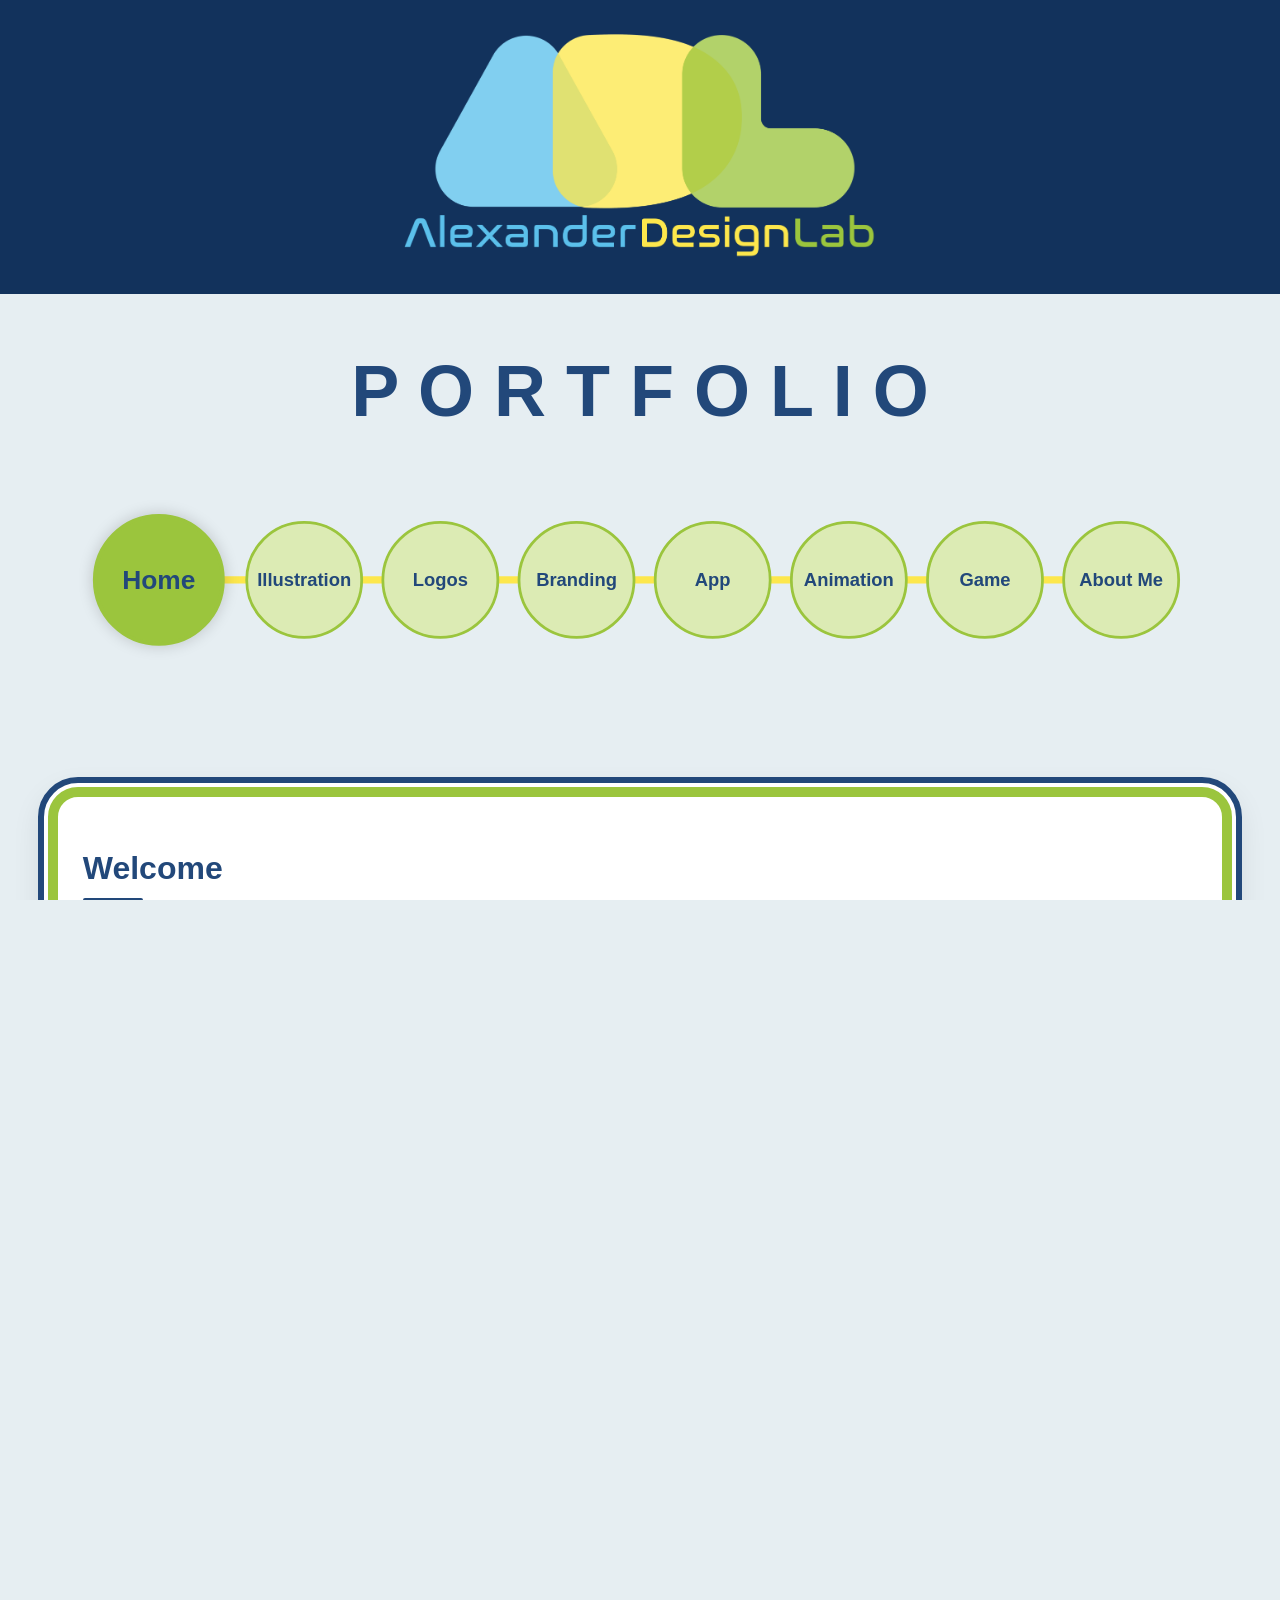
==== commit 9832efa5: "." ====
--- a/index.html
+++ b/index.html
@@ -4,8 +4,12 @@
   <meta charset="UTF-8">
   <title>Alexander Design Lab</title>
   <link rel="stylesheet" href="css/base.css">
-  <link rel="stylesheet" href="css/components.css">
+  <link rel="stylesheet" href="css/components.css"> 
   <link rel="stylesheet" href="css/pages.css">
+<link rel="icon" type="image/png" sizes="32x32" href="favicon-32x32.png">
+<link rel="icon" type="image/png" sizes="192x192" href="favicon-192x192.png">
+<link rel="shortcut icon" href="favicon.ico">
+
 </head>
 
 <body class="page-home">
@@ -21,17 +25,24 @@
 
   <h1 class="text-effects portfolio-title">P O R T F O L I O</h1>
 
+<!-- CENTER: Navigation -->
+<div class="header-center">
   <nav class="circle-nav">
-    <div class="nav-circles">
+    <div class="nav-scale-wrapper">
+      <div class="nav-circles">
         <a href="index.html" class="nav-circle home">Home</a>
         <a href="illustrations.html" class="nav-circle illustration">Illustration</a>
         <a href="logo-designs.html" class="nav-circle logos">Logos</a>
         <a href="brand-identity.html" class="nav-circle branding">Branding</a>
         <a href="temporary-app-page.html" class="nav-circle app">App</a>
         <a href="animation.html" class="nav-circle animation">Animation</a>
+        <a href="interactive.html" class="nav-circle interactive">Game</a>
         <a href="about-me.html" class="nav-circle about-me">About Me</a>
+      </div>
     </div>
   </nav>
+</div>
+
 
 <!-- INTRO SECTION -->
 <section class="section-with-border-1 home-intro">
@@ -93,9 +104,16 @@
   <p class="p-style-1">A glimpse into my animation and motion design.</p>
 
   <div class="centered-block image-wrapper">
-    <video class="featured-flour-sack" autoplay muted loop loading="lazy" preload="none">
-      <source src="images/animation/flour-sack-animation.mp4" type="video/mp4">
-    </video>
+      <video 
+        class="featured-flour-sack" 
+        autoplay 
+        muted 
+        playsinline 
+        loop 
+        preload="auto"
+      >
+        <source src="images/animation/flour-sack-animation.mp4" type="video/mp4">
+      </video>
     <div class="watermark"></div>
     <div class="overlay"></div>
   </div>
@@ -113,20 +131,7 @@
   <p class="p-style-3">&copy; 2026 Alexander Design Lab. All rights reserved.</p>
 </footer>
 
-<!-- IMAGE PROTECTION SCRIPTS -->
-<script>
-  document.addEventListener("contextmenu", function(e) {
-    if (e.target.closest(".image-wrapper")) {
-      e.preventDefault();
-    }
-  });
-
-  document.addEventListener("touchstart", function(e) {
-    if (e.target.closest(".image-wrapper")) {
-      e.preventDefault();
-    }
-  }, { passive: false });
-</script>
-
+<!-- IMAGE / MEDIA SCRIPT -->
+<script src="js/global-media.js"></script>
 </body>
 </html>
--- a/css/base.css
+++ b/css/base.css
@@ -1,14 +1,22 @@
 /* ============================================================
    RESET
 ============================================================ */
-* {
+*,
+*::before,
+*::after {
   margin: 0;
   padding: 0;
   box-sizing: border-box;
 }
 
-/* ============================================================
-   VARIABLES
+/* Prevent horizontal overflow */
+html, body {
+  width: 100%;
+  overflow-x: hidden;
+}
+
+/* ============================================================
+   VARIABLES (moved here from all files)
 ============================================================ */
 :root {
   --dark-blue: #22487A;
@@ -27,8 +35,7 @@
   overflow-y: scroll;
 }
 
-html,
-body {
+html, body {
   height: 100%;
 }
 
@@ -43,6 +50,7 @@
   flex-direction: column;
 }
 
+/* Main content area */
 main,
 footer {
   max-width: 1536px;
@@ -56,7 +64,12 @@
 
 footer {
   flex-shrink: 0;
-}
+  max-width: none !important;
+  width: 100% !important;
+  margin: 0 !important;
+  padding-inline: 0 !important;
+}
+
 
 /* Prevent header from collapsing */
 body > header {
@@ -73,13 +86,6 @@
 /* Let main grow inside the section */
 body > section > main {
   flex: 1;
-}
-
-/* Simple centered paragraph style */
-.p-style-1 {
-  text-align: center;
-  width: 100%;
-  margin: 0 auto;
 }
 
 /* ============================================================
@@ -117,8 +123,15 @@
   text-align: center;
 }
 
-/* ============================================================
-   SECTIONS
+/* Simple centered paragraph style */
+.p-style-1 {
+  text-align: center;
+  width: 100%;
+  margin: 0 auto;
+}
+
+/* ============================================================
+   GLOBAL SECTIONS
 ============================================================ */
 section {
   border-radius: 40px;
@@ -127,6 +140,7 @@
   margin-block: clamp(20px, 4vw, 60px);
 }
 
+/* Bordered section (used across pages) */
 .section-with-border-1 {
   background: #ffffff;
   border-radius: 40px;
@@ -141,15 +155,18 @@
   padding-inline: clamp(16px, 3vw, 40px);
 }
 
-/* Shared margin tweak for bordered sections */
 .section-with-border-1,
 .section-with-border-2,
 .section-with-border-3 {
-  margin: 40px clamp(10px, 4vw, 40px);
-}
-
-/* ============================================================
-   MEDIA GRIDS
+  width: 100%;
+  max-width: 1536px;
+  margin: clamp(40px, 6vw, 80px) auto; /* auto centers it */
+  padding-inline: clamp(16px, 3vw, 40px); /* matches main */
+}
+
+
+/* ============================================================
+   GLOBAL MEDIA GRIDS
 ============================================================ */
 .media-grid--2col,
 .media-grid--3col,
@@ -183,7 +200,7 @@
 }
 
 /* ============================================================
-   RESPONSIVE
+   RESPONSIVE — GLOBAL
 ============================================================ */
 @media (max-width: 700px) {
   .media-grid--3col,
@@ -199,3 +216,22 @@
     grid-template-columns: 1fr;
   }
 }
+
+/* Global max-width wrapper for consistent alignment */
+.page-home main,
+.page-home footer {
+  max-width: 1536px;
+  margin: 0 auto;
+  width: 100%;
+  padding-inline: clamp(16px, 3vw, 40px);
+}
+
+/* Prevent bordered sections from touching the screen edges on small viewports */
+@media (max-width: 700px) {
+  .section-with-border-1,
+  .section-with-border-2,
+  .section-with-border-3 {
+    margin-left: clamp(16px, 4vw, 32px);
+    margin-right: clamp(16px, 4vw, 32px);
+  }
+}
--- a/css/components.css
+++ b/css/components.css
@@ -49,6 +49,8 @@
   height: clamp(70px, 10vw, 110px);
   border-radius: 50%;
   overflow: hidden;
+  aspect-ratio: 1 / 1;
+  flex-shrink: 0;
 }
 
 .header-ao-logo img {
@@ -59,82 +61,15 @@
 
 .header-right .header-name {
   color: #ffffff !important;
+  white-space: nowrap;
 }
 
 .intro-break {
-  line-height: 1.8; /* creates the vertical space */
-}
-
-.spacer{
+  line-height: 1.8;
+}
+
+.spacer {
   height: 24px;
-}
-
-.about-text p {
-  position: relative;
-  text-indent: 20px; /* indent the first line */
-  margin: 0;
-  line-height: 1.6;
-}
-
-/* vertical line on the first line only */
-.about-text p::before {
-  content: "";
-  position: absolute;
-  left: 0;
-  top: 0.35em; /* aligns with first line */
-  width: 3px; /* thickness of the line */
-  height: 1em; /* only the first line */
-  background-color: #9BC53D; /* your green */
-  border-radius: 2px;
-}
-
-.section-label {
-  color: var(--accent-yellow);
-  font-size: 0.75rem;
-  letter-spacing: 0.1em;
-  text-transform: uppercase;
-  margin-bottom: 0.5rem;
-  display: inline-block;
-}
-
-/* ============================
-   HOME PAGE — IDENTITY + NAV
-============================ */
-
-.page-home .home-hero {
-  display: flex;
-  flex-direction: column;
-  align-items: center;
-  justify-content: center;
-  padding: clamp(40px, 8vw, 100px) 20px;
-  text-align: center;
-  background: linear-gradient(
-    to bottom right,
-    var(--header-bg),
-    var(--dark-blue)
-  );
-  border-radius: 16px;
-  max-width: 1100px;
-  margin: 0 auto;
-}
-
-.page-home .home-intro {
-  margin-bottom: clamp(30px, 4vw, 60px);
-}
-
-.page-home .home-title {
-  font-size: clamp(32px, 5vw, 60px);
-  color: var(--accent-yellow);
-  margin-bottom: 10px;
-  font-weight: 700;
-}
-
-.page-home .home-tagline {
-  font-size: clamp(16px, 1.4vw, 22px);
-  color: var(--page-bg);
-  max-width: 600px;
-  line-height: 1.6;
-  opacity: 0.9;
 }
 
 /* ============================================================
@@ -145,29 +80,59 @@
   display: flex;
   justify-content: center;
   margin: clamp(30px, 4vw, 60px) 0;
-}
-
+  overflow: visible;
+}
+
+/* Scale nav as one unit */
+.nav-scale-wrapper {
+  display: inline-block;
+  transform-origin: top center;
+}
+
+@media (max-width: 900px) {
+  .nav-scale-wrapper {
+    transform: scale(calc(100vw / 600));
+  }
+}
+
+/* Yellow line behind circles */
 .nav-circles {
-  position: relative;
-  display: flex;
-  justify-content: space-between;
-  align-items: center;
-  width: min(70%, 720px);
-  margin: 0 auto;
-}
-
-/* Yellow line */
+  display: flex;
+  flex-direction: row;
+  align-items: center;
+  justify-content: center;
+  gap: 20px;
+  position: relative;
+  white-space: nowrap;
+}
+
+/* Yellow line behind circles — anchored only to real circles */
+.nav-circles {
+  position: relative;
+}
+
 .nav-circles::before {
   content: "";
   position: absolute;
   top: 50%;
-  left: 0;
-  width: 100%;
   height: 4px;
   background: var(--accent-yellow);
+  border-radius: 2px;
   transform: translateY(-50%);
   z-index: 1;
-  border-radius: 2px;
+
+  /* Start at center of first REAL circle (Home) */
+  left: calc(clamp(52px, 4.5vw, 72px) / 2);
+
+  /* End at center of last REAL circle */
+  right: calc(clamp(52px, 4.5vw, 72px) / 2);
+}
+
+@media (min-width: 901px) {
+  .nav-circles::before {
+    left: clamp(52px, 4.5vw, 72px);
+    right: clamp(52px, 4.5vw, 72px);
+  }
 }
 
 /* Subpage circles */
@@ -183,7 +148,6 @@
 
   width: clamp(52px, 4.5vw, 72px);
   height: clamp(52px, 4.5vw, 72px);
-  font-size: clamp(7px, 0.9vw, 11px);
 
   border-radius: 50%;
   border: 3px solid var(--accent-lime);
@@ -192,12 +156,28 @@
   transition: transform 0.25s ease, background-color 0.25s ease;
 }
 
+/* Desktop nav text */
+.circle-nav .nav-circle {
+  font-size: clamp(8px, 0.55vw, 9px);
+}
+
+/* Home circle text */
+.circle-nav .nav-circle.home {
+  font-size: clamp(12px, 1.15vw, 26px);
+}
+
+/* Make ALL non-home nav text smaller on the HOME PAGE */
+.page-home .nav-circle:not(.home) {
+  font-size: clamp(20px, 1.15vw, 50px) !important;
+}
+
+/* Hover */
 .nav-circle:hover {
   transform: scale(1.12);
   background-color: var(--accent-lime);
 }
 
-/* Make HOME larger than the other nav circles (base) */
+/* Home circle larger */
 .nav-circle.home {
   transform: scale(1.25);
   font-weight: 700;
@@ -223,6 +203,44 @@
   transform: scale(1.35);
 }
 
+/* Mobile circle sizes */
+@media (max-width: 900px) {
+  .nav-circle {
+    width: 72px !important;
+    height: 72px !important;
+    font-size: 11px !important;
+  }
+
+  .nav-circle.home {
+    width: 150px !important;
+    height: 150px !important;
+    font-size: 22px !important;
+  }
+}
+
+.nav-circle.home {
+  position: relative;
+  z-index: 3;
+}
+
+.nav-circles::before {
+  z-index: 1;
+}
+
+.nav-circle.nav-spacer {
+  visibility: visible;
+  pointer-events: none;
+  width: clamp(70px, 5vw, 95px);
+  height: clamp(70px, 5vw, 95px);
+  transform: scale(2);
+
+  background-color: var(--header-bg);
+  border-color: transparent;
+  z-index: 3;
+}
+
+
+
 /* ============================================================
    MEDIA ITEM + CAPTION
 ============================================================ */
@@ -247,7 +265,7 @@
   font-weight: 500;
 }
 
-/* Larger category labels (used on Branding page too) */
+/* Larger category labels */
 .branding-section-title {
   font-size: clamp(20px, 2.4vw, 28px);
   font-weight: 700;
@@ -256,7 +274,7 @@
   margin-bottom: 10px;
 }
 
-/* Ensure media items inside grids don’t clip overlays */
+/* Prevent clipping */
 .media-item,
 .media-grid--2col > .media-item,
 .media-grid--3col > .media-item {
@@ -289,7 +307,7 @@
   position: absolute;
   inset: 0;
   background: transparent;
-  pointer-events: auto; /* blocks right-click + drag */
+  pointer-events: auto;
 }
 
 .watermark {
@@ -306,7 +324,6 @@
   transition: opacity 0.3s ease;
 }
 
-/* Watermark becomes visible when captured/printed */
 @media print {
   .watermark {
     opacity: 0.72;
@@ -327,14 +344,8 @@
   transform: scale(1.07);
 }
 
-.watermark,
-.overlay {
-  pointer-events: none;
-  will-change: opacity;
-}
-
 .home-what-i-do .image-wrapper {
-  height: 300px; /* bigger shared box */
+  height: 300px;
   display: flex;
   align-items: center;
   justify-content: center;
@@ -346,44 +357,9 @@
   object-fit: contain;
 }
 
-.coming-soon-wrapper {
-  display: flex;
-  flex-direction: column;
-  align-items: center;
-  justify-content: center;
-  padding: 80px 0;
-  text-align: center;
-}
-
-.coming-soon-image {
-  max-width: 260px;
-  width: 100%;
-  margin-bottom: 20px;
-}
-
-.coming-soon-text {
-  font-size: clamp(20px, 2vw, 26px);
-  font-weight: 400;
-  color: var(--text-primary);
-}
-
-/* ============================================================
-   FOOTER
-============================================================ */
-footer {
-  width: 100%;
-  margin: 0;
-  padding: 20px 0;
-  background-color: var(--header-bg);
-  color: #fff;
-  text-align: center;
-}
-
-/* ============================================================
-   ANIMATION CAROUSEL — GROUPED SLIDES, CROSSFADE
-============================================================ */
-
-/* Outer container */
+/* ============================================================
+   CAROUSEL — ANIMATION PAGE
+============================================================ */
 .animation-carousel {
   width: 100%;
   max-width: 1200px;
@@ -394,19 +370,17 @@
   gap: 16px;
 }
 
-/* Fixed-height stage to prevent page jump */
 .carousel-stage {
   position: relative;
   width: 100%;
   max-width: 1200px;
-  min-height: 600px; /* adjust if you want taller/shorter */
+  min-height: 600px;
   display: flex;
   align-items: center;
   justify-content: center;
   overflow: visible;
 }
 
-/* Each slide: caption above video, stacked, crossfading */
 .carousel-slide {
   position: absolute;
   inset: 0;
@@ -427,30 +401,50 @@
   pointer-events: auto;
 }
 
-/* Caption above video */
 .carousel-caption {
   font-size: clamp(16px, 1.4vw, 20px);
   color: var(--dark-blue);
   text-align: center;
   font-weight: 500;
-}
-
-/* Video styling */
+  position: relative;
+  z-index: 5;
+}
+
 .carousel-video {
   width: 400px;
   max-width: 1000px;
   max-height: 600px;
   object-fit: contain;
-  border-radius: 10px; 
-}
-
-
-/* Controls */
+  border-radius: 10px;
+  position: relative;
+  z-index: 1;
+}
+
+.carousel-video.flour-sack {
+  max-width: 900px !important;
+  height: auto !important;
+  width: auto !important;
+}
+
+.carousel-video.lower {
+  transform: translate(-50%, 20px);
+}
+
+.carousel-video.raise-small {
+  transform: translate(0, -20px);
+}
+
+.carousel-video.raise-med {
+  transform: translate(0, -50px);
+}
+
 .carousel-controls {
   display: flex;
   gap: 20px;
   justify-content: center;
   align-items: center;
+  position: relative;
+  z-index: 10;
 }
 
 .carousel-btn {
@@ -469,35 +463,273 @@
   transform: translateY(-1px);
 }
 
-.carousel-video.flour-sack {
-  max-width: 900px !important;
-  height: auto !important;
-  width: auto !important
-}
-
-.carousel-video.lower {
-  transform: translate(-50%, 20px);
-}
-
-.carousel-video.raise-small {
-  transform: translate(0, -20px);
-}
-
-.carousel-video.raise-med {
-  transform: translate(0, -50px);
-}
-
-.carousel-video {
-  position: relative;
+/* ============================================================
+   FOOTER
+============================================================ */
+footer {
+  width: 100%;
+  margin: 0;
+  padding: 20px 0;
+  background-color: var(--header-bg);
+  color: #fff;
+  text-align: center;
+}
+
+/* ============================================================
+   MOBILE HEADER + NAV (900px)
+============================================================ */
+@media (max-width: 900px) {
+
+  .header-left,
+  .header-right {
+    width: 100%;
+    justify-content: space-between;
+  }
+
+  .header-center {
+    order: 3;
+    margin-top: 8px;
+  }
+
+  .circle-nav {
+    margin: 20px 0 0;
+    justify-content: center;
+    padding-inline: clamp(16px, 3vw, 40px);
+  }
+
+  .nav-circles {
+    width: auto !important;
+    max-width: none !important;
+    gap: 16px !important;
+    justify-content: center !important;
+  }
+
+  .nav-circles::before {
+    width: 80%;
+    left: 50%;
+    transform: translate(-50%, -50%);
+    height: 4px;
+  }
+}
+
+/* ============================================================
+   FIX MOBILE BREAKPOINT + AO LOGO DISTORTION (1100px)
+============================================================ */
+@media (max-width: 1100px) {
+
+  .header-left,
+  .header-right {
+    width: auto !important;
+    flex: 0 0 auto !important;
+    justify-content: center !important;
+  }
+
+  .header-ao-logo {
+    aspect-ratio: 1 / 1 !important;
+    flex-shrink: 0 !important;
+  }
+
+  .header-center {
+    order: 3;
+    width: 100%;
+    display: flex;
+    justify-content: center;
+    margin-top: 12px;
+  }
+}
+
+/* ============================================================
+   MOBILE HEADER — EXACT 2-ROW LAYOUT (900px)
+============================================================ */
+@media (max-width: 900px) {
+
+  header {
+    display: flex;
+    flex-direction: column;
+    align-items: center;
+    gap: 12px;
+    padding-top: 10px;
+  }
+
+  .header-top-row {
+    width: 100%;
+    display: flex;
+    align-items: center;
+    justify-content: space-between;
+    padding-inline: clamp(16px, 4vw, 40px);
+  }
+
+  .header-name {
+    flex: 1;
+    text-align: center;
+    white-space: nowrap;
+  }
+
+  .header-left,
+  .header-right {
+    flex: 0 0 auto;
+    display: flex;
+    align-items: center;
+  }
+
+  .header-center {
+    width: 100%;
+    display: flex;
+    justify-content: center;
+    margin-top: 4px;
+  }
+}
+
+/* ============================================================
+   FINAL DESKTOP HEADER RESTORE (OVERRIDES MOBILE)
+============================================================ */
+@media (min-width: 901px) {
+
+  /* Force header back to one row */
+  body:not(.page-home) header {
+    display: flex !important;
+    flex-direction: row !important;
+    align-items: center !important;
+    justify-content: space-between !important;
+    padding-top: 6px !important;
+    padding-bottom: 6px !important;
+  }
+
+  /* Disable the mobile 2-row wrapper */
+  .header-top-row {
+    display: flex !important;
+    flex-direction: row !important;
+    align-items: center !important;
+    justify-content: space-between !important;
+    width: 100% !important;
+    padding-inline: 0 !important;
+    margin: 0 !important;
+  }
+
+  /* Restore left zone */
+  .header-left {
+    flex: 0.7 !important;
+    display: flex !important;
+    align-items: center !important;
+    justify-content: flex-start !important;
+    min-width: 140px !important;
+  }
+
+  /* Restore center zone */
+  .header-center {
+    flex: 2 !important;
+    display: flex !important;
+    justify-content: center !important;
+    align-items: center !important;
+    order: 0 !important;
+    margin-top: 0 !important;
+    width: auto !important;
+  }
+
+  /* Restore right zone */
+  .header-right {
+    flex: 0.7 !important;
+    display: flex !important;
+    align-items: center !important;
+    justify-content: flex-end !important;
+    min-width: 140px !important;
+  }
+}
+
+/* ============================================================
+   FIX: Disable header-top-row on desktop
+============================================================ */
+@media (min-width: 901px) {
+  .header-top-row {
+    display: contents !important;
+  }
+}
+
+/* Force correct header order on desktop: ADL — NAV — AO */
+@media (min-width: 901px) {
+  .header-left {
+    order: 1 !important;  /* ADL logo */
+  }
+
+  .header-center {
+    order: 2 !important;  /* NAV */
+  }
+
+  .header-right {
+    order: 3 !important;  /* AO + name */
+  }
+}
+
+/* ============================================================
+   FIX: Put ADL logo on the very top layer
+   ============================================================ */
+.header-left .site-branding {
+  position: relative;
+  z-index: 9999; /* ADL logo above everything */
+}
+
+/* Home circle above yellow line but below ADL logo */
+.nav-circle.home {
+  position: relative;
+  z-index: 3;
+}
+
+/* Spacer above yellow line but below ADL logo */
+.nav-circle.nav-spacer {
+  position: relative;
+  z-index: 3;
+}
+
+/* Yellow line stays behind everything */
+.nav-circles::before {
   z-index: 1;
 }
 
-.carousel-caption {
-  position: relative;
-  z-index: 5;
-}
-
-.carousel-controls {
-  position: relative;
-  z-index: 10;
-}
+/* ============================================================
+Interactive Prototype
+   ============================================================ */
+
+.interactive-prototype-section {
+  text-align: center;
+  margin-top: 80px;
+}
+
+.phone-mockup-wrapper {
+  display: flex;
+  justify-content: center;
+  margin-top: 40px;
+}
+
+.phone-frame {
+  position: relative;
+  width: 1000px; /* adjust to match your mockup */
+}
+
+.phone-frame-image {
+  width: 100%;
+  display: block;
+  position: relative;
+  pointer-events: none;
+  z-index: 3;
+}
+
+.phone-screen-embed {
+  position: absolute;
+  top: 9.9%;      /* lowered to match the thicker top bezel */
+  left: 37.6%;     /* pulled inward to match left bezel */
+  width: 24.66%;   /* narrower to match screen width */
+  height: 79.82%;  /* shorter to match screen height */
+  overflow: hidden;
+  border-radius: 24px;
+  z-index: 2;
+  background: rgba(255, 0, 0, 0.3);
+}
+
+.xd-iframe {
+  width: 100%;
+  height: 100%;
+  border: none;
+  border-radius: 24px; /* match or slightly exceed */
+  position: relative;
+  z-index: 1;
+}
--- a/css/pages.css
+++ b/css/pages.css
@@ -1,59 +1,60 @@
 /* ============================================================
-   HOME PAGE HEADER
+   HOME PAGE — HEADER + HERO
 ============================================================ */
 .page-home header {
   background-color: var(--header-bg);
-  position: sticky;
   top: 0;
   z-index: 5;
   padding-block: 20px;
   text-align: center;
 }
 
+/* Shrink entire home-page nav slightly */
+.page-home .nav-scale-wrapper {
+  transform: scale(0.92);
+}
+
 .page-home .site-branding img {
   max-width: 100%;
   height: auto;
 }
 
-/* ============================================================
-   HOME PAGE NAV
-============================================================ */
-.page-home .circle-nav {
-  width: 100%;
+.page-home .home-hero {
   display: flex;
+  flex-direction: column;
+  align-items: center;
   justify-content: center;
-}
-
-.page-home .nav-circles {
-  display: flex;
-  gap: 20px;
-  justify-content: center;
-  align-items: center;
-  width: max-content;
-  margin: 0 auto;
-}
-
-/* Home page circle sizes */
-.page-home .nav-circle {
-  width: clamp(120px, 10vw, 180px);
-  height: clamp(120px, 10vw, 180px);
-  font-size: clamp(18px, 2vw, 28px);
-}
-
-/* Thicker line on home */
-.page-home .nav-circles::before {
-  height: 8px;
-  border-radius: 4px;
-}
-
-/* Slightly reduced scale for active home circle on home page */
-.page-home .nav-circle.home {
-  transform: scale(1.12) !important;
-}
-
-/* ============================================================
-   HOME PAGE LAYOUT
-============================================================ */
+  padding: clamp(40px, 8vw, 100px) 20px;
+  text-align: center;
+  background: linear-gradient(
+    to bottom right,
+    var(--header-bg),
+    var(--dark-blue)
+  );
+  border-radius: 16px;
+  max-width: 1100px;
+  margin: 0 auto;
+}
+
+.page-home .home-intro {
+  margin-bottom: clamp(30px, 4vw, 60px);
+}
+
+.page-home .home-title {
+  font-size: clamp(32px, 5vw, 60px);
+  color: var(--accent-yellow);
+  margin-bottom: 10px;
+  font-weight: 700;
+}
+
+.page-home .home-tagline {
+  font-size: clamp(16px, 1.4vw, 22px);
+  color: var(--page-bg);
+  max-width: 600px;
+  line-height: 1.6;
+  opacity: 0.9;
+}
+
 .page-home h1 {
   margin-top: 40px;
 }
@@ -62,7 +63,6 @@
   padding-bottom: 42px;
 }
 
-/* Home footer sits naturally at bottom */
 .page-home footer {
   position: static;
   margin-top: auto;
@@ -80,10 +80,8 @@
 }
 
 /* ============================================================
-   BRANDING PAGE MEDIA
-============================================================ */
-
-/* Keep all branding images and videos proportional */
+   BRANDING PAGE
+============================================================ */
 .page-branding img,
 .page-branding video {
   width: 100%;
@@ -92,7 +90,6 @@
   display: block;
 }
 
-/* Restore consistent wrapper sizing */
 .page-branding .image-wrapper,
 .page-branding .video-wrapper {
   width: 100%;
@@ -100,7 +97,6 @@
   margin: 0 auto 40px;
 }
 
-/* If Branding uses a grid, restore clean columns */
 .page-branding .media-grid--2col,
 .page-branding .media-grid--3col,
 .page-branding .media-grid--4col {
@@ -118,7 +114,6 @@
   object-fit: contain;
 }
 
-/* Half-size logo video on Branding page */
 .branding-logo-video {
   max-width: 450px;
   margin: 0 auto 40px;
@@ -140,21 +135,9 @@
   border-radius: 12px;
 }
 
-
-/* ============================================================
-   ABOUT PAGE LAYOUT
-============================================================ */
-:root {
-  --dark-blue: #22487A;
-  --accent-yellow: #FDE74C;
-  --accent-lime: #9BC53D;
-
-  --page-bg: #e6eef2;
-  --text-main: #22487A;
-  --header-bg: #12325c;
-}
-
-/* PAGE WRAPPER */
+/* ============================================================
+   ABOUT PAGE
+============================================================ */
 .about-wrapper {
   background: var(--page-bg);
   color: var(--text-main);
@@ -164,7 +147,7 @@
   margin: auto;
 }
 
-/* MAIN TWO-COLUMN LAYOUT */
+/* Two-column layout */
 .about-columns {
   display: grid;
   grid-template-columns: 2fr 1fr;
@@ -172,18 +155,22 @@
   margin-top: 3rem;
 }
 
-/* LEFT COLUMN */
+/* Left column blocks */
 .about-block {
-  margin-bottom: 2.5rem;
+  background: white;
+  padding: 1.5rem 1.75rem;
+  border-radius: 12px;
+  border-left: 6px solid var(--accent-lime);
+  box-shadow: 0 4px 10px rgba(0,0,0,0.05);
+  margin-bottom: 2rem;
 }
 
 .about-block h2 {
-  font-size: 1.4rem;
-  margin-bottom: 1rem;
-  color: var(--dark-blue);
-}
-
-/* Vertical line on first line */
+  color: var(--accent-lime);
+  font-size: 1.3rem;
+  margin-bottom: 0.75rem;
+}
+
 .about-block p {
   position: relative;
   text-indent: 20px;
@@ -202,17 +189,13 @@
   border-radius: 2px;
 }
 
-/* RIGHT COLUMN CARDS */
+/* Right column cards */
 .about-card {
   background: white;
   border-left: 6px solid var(--accent-lime);
   padding: 1.5rem;
   border-radius: 12px;
   box-shadow: 0 4px 10px rgba(0,0,0,0.06);
-}
-
-.about-card p strong {
-  font-weight: 700;
 }
 
 .about-card h3 {
@@ -232,25 +215,6 @@
   line-height: 1.5;
 }
 
-.about-block {
-  background: white;
-  padding: 1.5rem 1.75rem;
-  border-radius: 12px;
-  border-left: 6px solid var(--accent-lime);
-  box-shadow: 0 4px 10px rgba(0,0,0,0.05);
-  margin-bottom: 2rem;
-}
-
-.about-block h2 {
-  color: var(--accent-lime);
-  font-size: 1.3rem;
-  margin-bottom: 0.75rem;
-}
-
-.about-columns {
-  gap: 2rem;
-}
-
 .about-left {
   max-width: 620px;
 }
@@ -262,52 +226,14 @@
   backdrop-filter: blur(4px);
 }
 
-/* RESPONSIVE */
-@media (max-width: 900px) {
-  .about-hero {
-    grid-template-columns: 1fr;
-  }
-
-  .about-columns {
-    grid-template-columns: 1fr;
-  }
-}
-
-.about-first-line {
-  position: relative;
-  text-indent: 20px;
-  line-height: 1.7;
-}
-
-.about-first-line::before {
-  content: "";
-  position: absolute;
-  left: 0;
-  top: 0.35em;
-  width: 3px;
-  height: 1em;
-  background-color: var(--accent-lime);
-  border-radius: 2px;
-}
-
-/* Prevent the bolded first sentence from wrapping weirdly */
-.first-line-bold {
-  display: inline;
-  white-space: normal;
-}
-
-/* ============================
-   ABOUT — HERO SECTION (centered)
-============================ */
-
+/* Hero section */
 .about-hero {
   display: grid;
-  grid-template-columns: 1fr 1fr;   /* balanced columns */
+  grid-template-columns: 1fr 1fr;
   gap: 1.5rem;
-  padding: 1.8rem 2rem;             /* your original spacing */
+  padding: 1.8rem 2rem;
   border-radius: 16px;
   color: white;
-
   background: linear-gradient(
     to bottom right,
     var(--header-bg),
@@ -315,15 +241,14 @@
   );
 }
 
-/* Center the intro card */
 .about-hero-text {
   display: flex;
   flex-direction: column;
-  justify-content: center;          /* vertical centering */
-  align-items: center;              /* horizontal centering */
-  text-align: center;
-
-  margin: 0 auto;                   /* centers the card in its grid column */
+  justify-content: center;
+  align-items: center;
+  text-align: center;
+
+  margin: 0 auto;
   max-width: 480px;
 
   background: rgba(255,255,255,0.25);
@@ -338,9 +263,8 @@
   line-height: 1.7;
 }
 
-/* Center the photo */
 .about-hero-photo {
-  margin: 0 auto;                   /* centers the photo block */
+  margin: 0 auto;
   max-width: 260px;
   aspect-ratio: 4 / 5;
   border-radius: 12px;
@@ -356,3 +280,78 @@
 .about-hero h1 {
   color: var(--accent-yellow);
 }
+
+/* ============================================================
+   LOGO PAGE
+============================================================ */
+.page-logos .media-item img {
+  max-width: 300px;
+  margin: 0 auto;
+}
+
+/* ============================================================
+   ILLUSTRATION PAGE
+============================================================ */
+.page-illustration h3 {
+  text-align: center;
+}
+
+/* ============================================================
+   ANIMATION PAGE — CAPTIONS
+============================================================ */
+.page-animation h3 {
+  text-align: center;
+  margin-bottom: 1.5rem;
+}
+
+/* ============================================================
+   APP PAGE — COMING SOON
+============================================================ */
+.coming-soon-wrapper {
+  display: flex;
+  flex-direction: column;
+  align-items: center;
+  justify-content: center;
+  padding: 80px 0;
+  text-align: center;
+}
+
+.coming-soon-image {
+  max-width: 260px;
+  width: 100%;
+  margin-bottom: 20px;
+}
+
+.coming-soon-text {
+  font-size: clamp(20px, 2vw, 26px);
+  font-weight: 400;
+  color: var(--text-primary);
+}
+
+/* Restore larger home page nav circles */
+.page-home .nav-circle {
+  width: clamp(120px, 10vw, 180px) !important;
+  height: clamp(120px, 10vw, 180px) !important;
+  font-size: clamp(18px, 2vw, 28px) !important;
+}
+
+/* Home circle even larger */
+.page-home .nav-circle.home {
+  transform: scale(1.12) !important;
+}
+
+.page-home .nav-circles::before {
+  height: 8px;
+  border-radius: 4px;
+}
+
+/* Make home page images shrink with the page */
+.page-home .home-what-i-do .image-wrapper {
+  height: auto !important;
+}
+
+.page-home .home-what-i-do .image-wrapper img {
+  width: 100% !important;
+  height: auto !important;
+  object-fit: contain !important;
+}
